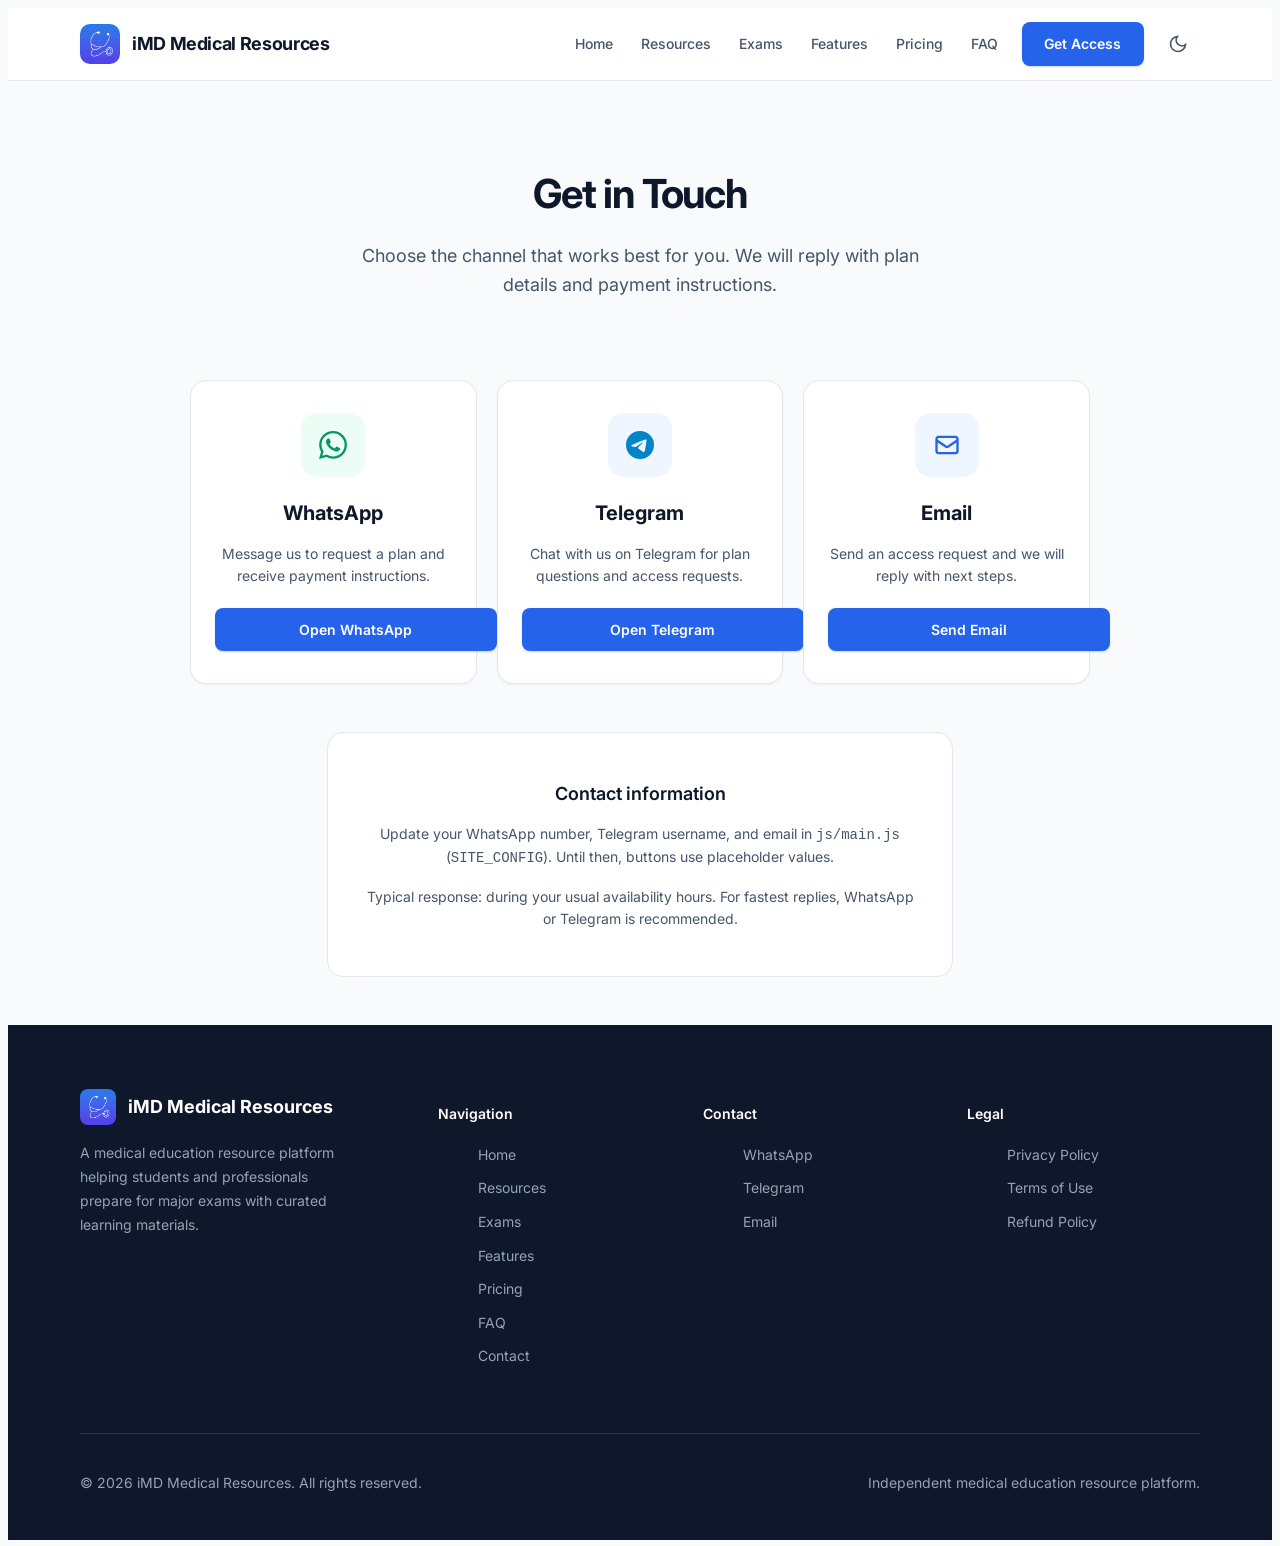
==== contact.html @ ab40facb "first commit Co-authored-by: Cursor <cursoragent@cursor.com>" ====
<!DOCTYPE html>
<html lang="en">
<head>
  <meta charset="UTF-8">
  <meta name="viewport" content="width=device-width, initial-scale=1.0">
  <title>Contact | YOUR BRAND</title>
  <meta name="description" content="Contact us on WhatsApp, Telegram, or email to arrange access to medical exam preparation resources.">
  <meta property="og:title" content="Contact | YOUR BRAND">
  <meta property="og:description" content="Reach out via WhatsApp, Telegram, or email to discuss access plans and payment instructions.">
  <meta property="og:type" content="website">
  <meta property="og:image" content="images/logo.png">
  <link rel="icon" href="images/logo.png" type="image/png">
  <link rel="preconnect" href="https://fonts.googleapis.com">
  <link rel="preconnect" href="https://fonts.gstatic.com" crossorigin>
  <link href="https://fonts.googleapis.com/css2?family=Inter:wght@400;500;600;700&display=swap" rel="stylesheet">
  <link rel="stylesheet" href="css/style.css">
  <script>
    (function () {
      try {
        var saved = localStorage.getItem("medaccess-theme");
        var theme = saved || (window.matchMedia("(prefers-color-scheme: dark)").matches ? "dark" : "light");
        if (theme === "dark") document.documentElement.setAttribute("data-theme", "dark");
      } catch (e) {}
    })();
  </script>
</head>
<body>
  <a class="skip-link" href="#main">Skip to content</a>

  <header class="site-header">
    <div class="container nav">
      <a class="nav__brand" href="index.html">
        <img class="nav__logo" src="images/logo.png" width="40" height="40" alt="MedAccess logo">
        <span data-brand>MedAccess</span>
      </a>
      <div class="nav__backdrop"></div>
      <nav id="primary-menu" class="nav__menu" aria-label="Primary">
        <a class="nav__link" href="index.html">Home</a>
        <a class="nav__link" href="resources.html">Resources</a>
        <a class="nav__link" href="exams.html">Exams</a>
        <a class="nav__link" href="features.html">Features</a>
        <a class="nav__link" href="pricing.html">Pricing</a>
        <a class="nav__link" href="faq.html">FAQ</a>
        <a class="nav__cta btn btn--primary" href="#" data-open-access>Get Access</a>
      </nav>
      <div class="nav__actions">
        <button type="button" class="theme-toggle" data-theme-toggle aria-label="Switch to night view" title="Night view">
          <svg class="icon-moon" viewBox="0 0 24 24" fill="none" stroke="currentColor" stroke-width="2" aria-hidden="true"><path d="M21 12.79A9 9 0 1111.21 3 7 7 0 0021 12.79z"/></svg>
          <svg class="icon-sun" viewBox="0 0 24 24" fill="none" stroke="currentColor" stroke-width="2" aria-hidden="true"><circle cx="12" cy="12" r="4"/><path d="M12 2v2M12 20v2M4.93 4.93l1.41 1.41M17.66 17.66l1.41 1.41M2 12h2M20 12h2M4.93 19.07l1.41-1.41M17.66 6.34l1.41-1.41"/></svg>
        </button>
        <button class="nav__toggle" type="button" aria-label="Open menu" aria-expanded="false" aria-controls="primary-menu">
          <span class="nav__toggle-icon" aria-hidden="true"><span></span><span></span><span></span></span>
        </button>
      </div>
    </div>
  </header>

  <main id="main">
    <section class="page-hero">
      <div class="container">
        <h1 class="page-hero__title">Get in Touch</h1>
        <p class="page-hero__text">Choose the channel that works best for you. We will reply with plan details and payment instructions.</p>
      </div>
    </section>

    <section class="section section--tight">
      <div class="container">
        <div class="contact-grid">
          <article class="card contact-card">
            <div class="contact-card__icon contact-card__icon--whatsapp">
              <svg viewBox="0 0 24 24" fill="currentColor" aria-hidden="true"><path d="M17.472 14.382c-.297-.149-1.758-.867-2.03-.967-.273-.099-.471-.148-.67.15-.197.297-.767.966-.94 1.164-.173.199-.347.223-.644.075-.297-.15-1.255-.463-2.39-1.475-.883-.788-1.48-1.761-1.653-2.059-.173-.297-.018-.458.13-.606.134-.133.298-.347.446-.52.149-.174.198-.298.298-.497.099-.198.05-.371-.025-.52-.075-.149-.669-1.612-.916-2.207-.242-.579-.487-.5-.669-.51-.173-.008-.371-.01-.57-.01-.198 0-.52.074-.792.372-.272.297-1.04 1.016-1.04 2.479 0 1.462 1.065 2.875 1.213 3.074.149.198 2.096 3.2 5.077 4.487.709.306 1.262.489 1.694.625.712.227 1.36.195 1.871.118.571-.085 1.758-.719 2.006-1.413.248-.694.248-1.289.173-1.413-.074-.124-.272-.198-.57-.347m-5.421 7.403h-.004a9.87 9.87 0 01-5.031-1.378l-.361-.214-3.741.982.998-3.648-.235-.374a9.86 9.86 0 01-1.51-5.26c.001-5.45 4.436-9.884 9.888-9.884 2.64 0 5.122 1.03 6.988 2.898a9.825 9.825 0 012.893 6.994c-.003 5.45-4.435 9.884-9.885 9.884m8.413-18.297A11.815 11.815 0 0012.05 0C5.495 0 .16 5.335.157 11.892c0 2.096.547 4.142 1.588 5.945L.057 24l6.305-1.654a11.882 11.882 0 005.683 1.448h.005c6.554 0 11.89-5.335 11.893-11.893a11.821 11.821 0 00-3.48-8.413z"/></svg>
            </div>
            <h2 class="contact-card__title">WhatsApp</h2>
            <p class="contact-card__text">Message us to request a plan and receive payment instructions.</p>
            <a class="btn btn--primary btn--full" href="#" data-contact="whatsapp" target="_blank" rel="noopener noreferrer">Open WhatsApp</a>
          </article>

          <article class="card contact-card">
            <div class="contact-card__icon contact-card__icon--telegram">
              <svg viewBox="0 0 24 24" fill="currentColor" aria-hidden="true"><path d="M11.944 0A12 12 0 000 12a12 12 0 0012 12 12 12 0 0012-12A12 12 0 0012 0a12 12 0 00-.056 0zm4.962 7.224c.1-.002.321.023.465.14a.506.506 0 01.171.325c.016.093.036.306.02.472-.18 1.898-.962 6.502-1.36 8.627-.168.9-.499 1.201-.82 1.23-.696.065-1.225-.46-1.9-.902-1.056-.693-1.653-1.124-2.678-1.8-1.185-.78-.417-1.21.258-1.91.177-.184 3.247-2.977 3.307-3.23.007-.032.014-.15-.056-.212s-.174-.041-.249-.024c-.106.024-1.793 1.14-5.061 3.345-.48.33-.913.49-1.302.48-.428-.008-1.252-.241-1.865-.44-.752-.245-1.349-.374-1.297-.789.027-.216.325-.437.893-.663 3.498-1.524 5.83-2.529 6.998-3.014 3.332-1.386 4.025-1.627 4.476-1.635z"/></svg>
            </div>
            <h2 class="contact-card__title">Telegram</h2>
            <p class="contact-card__text">Chat with us on Telegram for plan questions and access requests.</p>
            <a class="btn btn--primary btn--full" href="#" data-contact="telegram" target="_blank" rel="noopener noreferrer">Open Telegram</a>
          </article>

          <article class="card contact-card">
            <div class="contact-card__icon">
              <svg viewBox="0 0 24 24" fill="none" stroke="currentColor" stroke-width="2" aria-hidden="true"><path d="M3 8l7.89 5.26a2 2 0 002.22 0L21 8M5 19h14a2 2 0 002-2V7a2 2 0 00-2-2H5a2 2 0 00-2 2v10a2 2 0 002 2z"/></svg>
            </div>
            <h2 class="contact-card__title">Email</h2>
            <p class="contact-card__text">Send an access request and we will reply with next steps.</p>
            <a class="btn btn--primary btn--full" href="#" data-contact="email">Send Email</a>
          </article>
        </div>

        <div class="contact-info">
          <h2 class="contact-info__title">Contact information</h2>
          <p class="contact-info__text">Update your WhatsApp number, Telegram username, and email in <code>js/main.js</code> (<code>SITE_CONFIG</code>). Until then, buttons use placeholder values.</p>
          <p class="contact-info__text" style="margin-top:1rem;">Typical response: during your usual availability hours. For fastest replies, WhatsApp or Telegram is recommended.</p>
        </div>
      </div>
    </section>
  </main>

  <footer class="site-footer">
    <div class="container">
      <div class="footer__grid">
        <div>
          <a class="footer__brand" href="index.html">
            <img class="footer__logo" src="images/logo.png" width="36" height="36" alt="">
            <span data-brand>MedAccess</span>
          </a>
          <p class="footer__desc">A medical education resource platform helping students and professionals prepare for major exams with curated learning materials.</p>
        </div>
        <div>
          <h3 class="footer__heading">Navigation</h3>
          <ul class="footer__links">
            <li><a href="index.html">Home</a></li>
            <li><a href="resources.html">Resources</a></li>
            <li><a href="exams.html">Exams</a></li>
            <li><a href="features.html">Features</a></li>
            <li><a href="pricing.html">Pricing</a></li>
            <li><a href="faq.html">FAQ</a></li>
            <li><a href="contact.html">Contact</a></li>
          </ul>
        </div>
        <div>
          <h3 class="footer__heading">Contact</h3>
          <ul class="footer__links">
            <li><a href="#" data-contact="whatsapp" target="_blank" rel="noopener noreferrer">WhatsApp</a></li>
            <li><a href="#" data-contact="telegram" target="_blank" rel="noopener noreferrer">Telegram</a></li>
            <li><a href="#" data-contact="email">Email</a></li>
          </ul>
        </div>
        <div>
          <h3 class="footer__heading">Legal</h3>
          <ul class="footer__links">
            <li><a href="privacy.html">Privacy Policy</a></li>
            <li><a href="terms.html">Terms of Use</a></li>
            <li><a href="refund.html">Refund Policy</a></li>
          </ul>
        </div>
      </div>
      <div class="footer__bottom">
        <p>&copy; 2026 <span data-brand>MedAccess</span>. All rights reserved.</p>
        <p>Independent medical education resource platform.</p>
      </div>
    </div>
  </footer>

  <div id="access-modal" class="modal" role="dialog" aria-modal="true" aria-labelledby="modal-title" aria-hidden="true">
    <div class="modal__backdrop" data-close-modal></div>
    <div class="modal__dialog">
      <button type="button" class="modal__close" data-close-modal aria-label="Close dialog">
        <svg width="20" height="20" viewBox="0 0 24 24" fill="none" stroke="currentColor" stroke-width="2" aria-hidden="true"><path d="M6 6l12 12M18 6L6 18"/></svg>
      </button>
      <h2 id="modal-title" class="modal__title">Ready to Get Access?</h2>
      <p class="modal__text">Choose your preferred way to contact us. Payment is arranged manually after we connect.</p>
      <p id="modal-plan-label" class="modal__plan"></p>
      <div class="modal__options">
        <a id="modal-whatsapp" class="modal__option" href="#" target="_blank" rel="noopener noreferrer">
          <span class="modal__option-icon modal__option-icon--whatsapp"><svg viewBox="0 0 24 24" fill="currentColor" aria-hidden="true"><path d="M17.472 14.382c-.297-.149-1.758-.867-2.03-.967-.273-.099-.471-.148-.67.15-.197.297-.767.966-.94 1.164-.173.199-.347.223-.644.075-.297-.15-1.255-.463-2.39-1.475-.883-.788-1.48-1.761-1.653-2.059-.173-.297-.018-.458.13-.606.134-.133.298-.347.446-.52.149-.174.198-.298.298-.497.099-.198.05-.371-.025-.52-.075-.149-.669-1.612-.916-2.207-.242-.579-.487-.5-.669-.51-.173-.008-.371-.01-.57-.01-.198 0-.52.074-.792.372-.272.297-1.04 1.016-1.04 2.479 0 1.462 1.065 2.875 1.213 3.074.149.198 2.096 3.2 5.077 4.487.709.306 1.262.489 1.694.625.712.227 1.36.195 1.871.118.571-.085 1.758-.719 2.006-1.413.248-.694.248-1.289.173-1.413-.074-.124-.272-.198-.57-.347m-5.421 7.403h-.004a9.87 9.87 0 01-5.031-1.378l-.361-.214-3.741.982.998-3.648-.235-.374a9.86 9.86 0 01-1.51-5.26c.001-5.45 4.436-9.884 9.888-9.884 2.64 0 5.122 1.03 6.988 2.898a9.825 9.825 0 012.893 6.994c-.003 5.45-4.435 9.884-9.885 9.884m8.413-18.297A11.815 11.815 0 0012.05 0C5.495 0 .16 5.335.157 11.892c0 2.096.547 4.142 1.588 5.945L.057 24l6.305-1.654a11.882 11.882 0 005.683 1.448h.005c6.554 0 11.89-5.335 11.893-11.893a11.821 11.821 0 00-3.48-8.413z"/></svg></span>
          <span><strong>WhatsApp</strong><span>Message us to request access</span></span>
        </a>
        <a id="modal-telegram" class="modal__option" href="#" target="_blank" rel="noopener noreferrer">
          <span class="modal__option-icon modal__option-icon--telegram"><svg viewBox="0 0 24 24" fill="currentColor" aria-hidden="true"><path d="M11.944 0A12 12 0 000 12a12 12 0 0012 12 12 12 0 0012-12A12 12 0 0012 0a12 12 0 00-.056 0zm4.962 7.224c.1-.002.321.023.465.14a.506.506 0 01.171.325c.016.093.036.306.02.472-.18 1.898-.962 6.502-1.36 8.627-.168.9-.499 1.201-.82 1.23-.696.065-1.225-.46-1.9-.902-1.056-.693-1.653-1.124-2.678-1.8-1.185-.78-.417-1.21.258-1.91.177-.184 3.247-2.977 3.307-3.23.007-.032.014-.15-.056-.212s-.174-.041-.249-.024c-.106.024-1.793 1.14-5.061 3.345-.48.33-.913.49-1.302.48-.428-.008-1.252-.241-1.865-.44-.752-.245-1.349-.374-1.297-.789.027-.216.325-.437.893-.663 3.498-1.524 5.83-2.529 6.998-3.014 3.332-1.386 4.025-1.627 4.476-1.635z"/></svg></span>
          <span><strong>Telegram</strong><span>Chat with us on Telegram</span></span>
        </a>
        <a id="modal-email" class="modal__option" href="#">
          <span class="modal__option-icon modal__option-icon--email"><svg viewBox="0 0 24 24" fill="none" stroke="currentColor" stroke-width="2" aria-hidden="true"><path d="M3 8l7.89 5.26a2 2 0 002.22 0L21 8M5 19h14a2 2 0 002-2V7a2 2 0 00-2-2H5a2 2 0 00-2 2v10a2 2 0 002 2z"/></svg></span>
          <span><strong>Email</strong><span>Send an access request by email</span></span>
        </a>
      </div>
    </div>
  </div>

  <script src="js/main.js"></script>
</body>
</html>
---- css/style.css ----
/* ============================================
   MedAccess — Global Design System
   Easy to customize: edit :root variables below
   ============================================ */

:root {
  /* Brand colors — change these to retheme the site (day / light) */
  --color-bg: #F8FAFC;
  --color-text: #0F172A;
  --color-text-secondary: #475569;
  --color-primary: #2563EB;
  --color-primary-hover: #1D4ED8;
  --color-primary-light: #EFF6FF;
  --color-white: #FFFFFF;
  --color-border: #E2E8F0;
  --color-success: #059669;
  --color-muted: #94A3B8;
  --color-footer-bg: #0F172A;
  --color-footer-text: #94A3B8;
  --color-header: rgba(255, 255, 255, 0.92);
  --color-overlay: rgba(15, 23, 42, 0.5);
  --color-input-bg: #F8FAFC;
  --shadow-sm: 0 1px 2px rgba(15, 23, 42, 0.05);
  --shadow-md: 0 4px 12px rgba(15, 23, 42, 0.06);
  --shadow-lg: 0 12px 32px rgba(15, 23, 42, 0.1);

  /* Typography */
  --font-sans: "Inter", system-ui, -apple-system, BlinkMacSystemFont, "Segoe UI", sans-serif;
  --fs-xs: 0.75rem;
  --fs-sm: 0.875rem;
  --fs-base: 1rem;
  --fs-lg: 1.125rem;
  --fs-xl: 1.25rem;
  --fs-2xl: 1.5rem;
  --fs-3xl: 1.875rem;
  --fs-4xl: 2.25rem;
  --fs-5xl: 3rem;

  /* Spacing & layout */
  --space-1: 0.25rem;
  --space-2: 0.5rem;
  --space-3: 0.75rem;
  --space-4: 1rem;
  --space-5: 1.25rem;
  --space-6: 1.5rem;
  --space-8: 2rem;
  --space-10: 2.5rem;
  --space-12: 3rem;
  --space-16: 4rem;
  --space-20: 5rem;
  --container: 1120px;
  --radius-sm: 8px;
  --radius-md: 12px;
  --radius-lg: 16px;
  --radius-xl: 24px;
  --nav-height: 72px;
  --transition: 0.2s ease;
}

/* Night / dark view */
[data-theme="dark"] {
  --color-bg: #0B1220;
  --color-text: #F1F5F9;
  --color-text-secondary: #94A3B8;
  --color-primary: #3B82F6;
  --color-primary-hover: #60A5FA;
  --color-primary-light: #1E293B;
  --color-white: #111827;
  --color-border: #1F2937;
  --color-success: #34D399;
  --color-muted: #64748B;
  --color-footer-bg: #020617;
  --color-footer-text: #94A3B8;
  --color-header: rgba(11, 18, 32, 0.92);
  --color-overlay: rgba(0, 0, 0, 0.65);
  --color-input-bg: #0B1220;
  --shadow-sm: 0 1px 2px rgba(0, 0, 0, 0.35);
  --shadow-md: 0 4px 12px rgba(0, 0, 0, 0.35);
  --shadow-lg: 0 12px 32px rgba(0, 0, 0, 0.45);
}

html {
  color-scheme: light;
  scroll-behavior: smooth;
  -webkit-text-size-adjust: 100%;
}

html[data-theme="dark"] {
  color-scheme: dark;
}

body {
  font-family: var(--font-sans);
  font-size: var(--fs-base);
  line-height: 1.6;
  color: var(--color-text);
  background: var(--color-bg);
  min-height: 100vh;
  display: flex;
  flex-direction: column;
  transition: background-color 0.25s ease, color 0.25s ease;
}

img {
  max-width: 100%;
  height: auto;
  display: block;
}

a {
  color: var(--color-primary);
  text-decoration: none;
  transition: color var(--transition);
}

a:hover {
  color: var(--color-primary-hover);
}

ul, ol {
  list-style: none;
}

button {
  font-family: inherit;
  cursor: pointer;
  border: none;
  background: none;
}

:focus-visible {
  outline: 2px solid var(--color-primary);
  outline-offset: 2px;
}

.skip-link {
  position: absolute;
  top: -100%;
  left: var(--space-4);
  z-index: 1000;
  background: var(--color-primary);
  color: var(--color-white);
  padding: var(--space-3) var(--space-4);
  border-radius: var(--radius-sm);
}

.skip-link:focus {
  top: var(--space-4);
}

/* Layout */
.container {
  width: 100%;
  max-width: var(--container);
  margin: 0 auto;
  padding: 0 var(--space-5);
}

main {
  flex: 1;
}

.section {
  padding: var(--space-16) 0;
}

.section--tight {
  padding: var(--space-12) 0;
}

.section--alt {
  background: var(--color-white);
}

.section__header {
  text-align: center;
  max-width: 640px;
  margin: 0 auto var(--space-10);
}

.section__eyebrow {
  display: inline-block;
  font-size: var(--fs-sm);
  font-weight: 600;
  letter-spacing: 0.04em;
  text-transform: uppercase;
  color: var(--color-primary);
  margin-bottom: var(--space-3);
}

.section__title {
  font-size: clamp(1.75rem, 3vw, 2.25rem);
  font-weight: 700;
  letter-spacing: -0.02em;
  line-height: 1.25;
  margin-bottom: var(--space-4);
  color: var(--color-text);
}

.section__desc {
  font-size: var(--fs-lg);
  color: var(--color-text-secondary);
}

/* Typography helpers */
.text-secondary {
  color: var(--color-text-secondary);
}

/* Buttons */
.btn {
  display: inline-flex;
  align-items: center;
  justify-content: center;
  gap: var(--space-2);
  padding: 0.75rem 1.35rem;
  font-size: var(--fs-sm);
  font-weight: 600;
  line-height: 1.25;
  border-radius: var(--radius-sm);
  border: 1.5px solid transparent;
  transition: background var(--transition), color var(--transition),
    border-color var(--transition), box-shadow var(--transition), transform var(--transition);
  text-decoration: none;
  white-space: nowrap;
}

.btn:hover {
  transform: translateY(-1px);
}

.btn:active {
  transform: translateY(0);
}

.btn--primary {
  background: var(--color-primary);
  color: var(--color-white);
  box-shadow: 0 1px 2px rgba(37, 99, 235, 0.25);
}

.btn--primary:hover {
  background: var(--color-primary-hover);
  color: var(--color-white);
  box-shadow: 0 4px 12px rgba(37, 99, 235, 0.3);
}

.btn--secondary {
  background: var(--color-white);
  color: var(--color-text);
  border-color: var(--color-border);
}

.btn--secondary:hover {
  border-color: #CBD5E1;
  background: var(--color-bg);
  color: var(--color-text);
}

.btn--ghost {
  background: transparent;
  color: var(--color-primary);
  border-color: var(--color-primary);
}

.btn--ghost:hover {
  background: var(--color-primary-light);
  color: var(--color-primary);
}

.btn--lg {
  padding: 0.9rem 1.6rem;
  font-size: var(--fs-base);
}

.btn--full {
  width: 100%;
}

.btn-group {
  display: flex;
  flex-wrap: wrap;
  gap: var(--space-3);
}

/* Cards */
.card {
  background: var(--color-white);
  border: 1px solid var(--color-border);
  border-radius: var(--radius-lg);
  padding: var(--space-6);
  box-shadow: var(--shadow-sm);
  transition: box-shadow var(--transition), border-color var(--transition), transform var(--transition);
}

.card:hover {
  box-shadow: var(--shadow-md);
  border-color: #CBD5E1;
}

.card__icon {
  width: 48px;
  height: 48px;
  display: flex;
  align-items: center;
  justify-content: center;
  background: var(--color-primary-light);
  color: var(--color-primary);
  border-radius: var(--radius-md);
  margin-bottom: var(--space-4);
}

.card__icon svg {
  width: 24px;
  height: 24px;
}

.card__title {
  font-size: var(--fs-lg);
  font-weight: 600;
  margin-bottom: var(--space-2);
  letter-spacing: -0.01em;
}

.card__text {
  font-size: var(--fs-sm);
  color: var(--color-text-secondary);
  line-height: 1.6;
}

.card__link {
  display: inline-flex;
  align-items: center;
  gap: var(--space-1);
  margin-top: var(--space-4);
  font-size: var(--fs-sm);
  font-weight: 600;
  color: var(--color-primary);
}

.card__link:hover {
  color: var(--color-primary-hover);
}

.card__link svg {
  width: 16px;
  height: 16px;
  transition: transform var(--transition);
}

.card__link:hover svg {
  transform: translateX(3px);
}

/* =====================
   Navigation
   ===================== */
.site-header {
  position: sticky;
  top: 0;
  z-index: 100;
  background: var(--color-header);
  backdrop-filter: blur(10px);
  border-bottom: 1px solid var(--color-border);
}

.nav {
  display: flex;
  align-items: center;
  height: var(--nav-height);
  gap: var(--space-3);
}

.nav__brand {
  display: flex;
  align-items: center;
  gap: var(--space-3);
  color: var(--color-text);
  font-weight: 700;
  font-size: var(--fs-lg);
  letter-spacing: -0.02em;
  flex-shrink: 0;
}

.nav__brand:hover {
  color: var(--color-text);
}

.nav__logo {
  width: 40px;
  height: 40px;
  border-radius: 10px;
  object-fit: cover;
}

.nav__menu {
  display: flex;
  align-items: center;
  gap: var(--space-1);
  margin-left: auto;
}

.nav__link {
  padding: var(--space-2) var(--space-3);
  font-size: var(--fs-sm);
  font-weight: 500;
  color: var(--color-text-secondary);
  border-radius: var(--radius-sm);
  transition: color var(--transition), background var(--transition);
}

.nav__link:hover,
.nav__link.is-active {
  color: var(--color-primary);
  background: var(--color-primary-light);
}

.nav__cta {
  margin-left: var(--space-2);
}

.nav__actions {
  display: flex;
  align-items: center;
  gap: var(--space-1);
  flex-shrink: 0;
}

.theme-toggle {
  width: 44px;
  height: 44px;
  display: inline-flex;
  align-items: center;
  justify-content: center;
  border-radius: var(--radius-sm);
  color: var(--color-text-secondary);
  transition: background var(--transition), color var(--transition);
}

.theme-toggle:hover {
  background: var(--color-primary-light);
  color: var(--color-primary);
}

.theme-toggle svg {
  width: 20px;
  height: 20px;
}

.theme-toggle .icon-sun,
[data-theme="dark"] .theme-toggle .icon-moon {
  display: none;
}

[data-theme="dark"] .theme-toggle .icon-sun {
  display: block;
}

.theme-toggle .icon-moon {
  display: block;
}

.nav__toggle {
  display: none;
  width: 44px;
  height: 44px;
  align-items: center;
  justify-content: center;
  border-radius: var(--radius-sm);
  color: var(--color-text);
}

.nav__toggle:hover {
  background: var(--color-bg);
}

.nav__toggle-icon {
  display: flex;
  flex-direction: column;
  gap: 5px;
  width: 20px;
}

.nav__toggle-icon span {
  display: block;
  height: 2px;
  background: currentColor;
  border-radius: 2px;
  transition: transform var(--transition), opacity var(--transition);
}

.nav__toggle[aria-expanded="true"] .nav__toggle-icon span:nth-child(1) {
  transform: translateY(7px) rotate(45deg);
}

.nav__toggle[aria-expanded="true"] .nav__toggle-icon span:nth-child(2) {
  opacity: 0;
}

.nav__toggle[aria-expanded="true"] .nav__toggle-icon span:nth-child(3) {
  transform: translateY(-7px) rotate(-45deg);
}

.nav__backdrop {
  display: none;
}

/* =====================
   Hero
   ===================== */
.hero {
  padding: var(--space-16) 0 var(--space-12);
  overflow: hidden;
}

.hero__grid {
  display: grid;
  grid-template-columns: 1.05fr 0.95fr;
  gap: var(--space-12);
  align-items: center;
}

.hero__title {
  font-size: clamp(2rem, 4.5vw, 3.15rem);
  font-weight: 700;
  letter-spacing: -0.03em;
  line-height: 1.15;
  margin-bottom: var(--space-5);
}

.hero__text {
  font-size: var(--fs-lg);
  color: var(--color-text-secondary);
  max-width: 520px;
  margin-bottom: var(--space-8);
}

.hero__trust {
  display: flex;
  flex-wrap: wrap;
  gap: var(--space-4) var(--space-6);
  margin-top: var(--space-8);
  padding-top: var(--space-6);
  border-top: 1px solid var(--color-border);
}

.hero__trust-item {
  display: flex;
  align-items: center;
  gap: var(--space-2);
  font-size: var(--fs-sm);
  font-weight: 500;
  color: var(--color-text-secondary);
}

.hero__trust-item svg {
  width: 18px;
  height: 18px;
  color: var(--color-success);
  flex-shrink: 0;
}

.hero__visual {
  position: relative;
}

.hero__photo {
  position: relative;
  z-index: 1;
  margin: 0;
  border-radius: var(--radius-xl);
  overflow: hidden;
  border: 1px solid var(--color-border);
  box-shadow: var(--shadow-lg);
  background: var(--color-white);
  aspect-ratio: 4 / 5;
  max-height: 520px;
}

.hero__photo img {
  width: 100%;
  height: 100%;
  object-fit: cover;
  object-position: center top;
  display: block;
}

.hero__glow {
  position: absolute;
  width: 280px;
  height: 280px;
  border-radius: 50%;
  background: radial-gradient(circle, rgba(37, 99, 235, 0.12) 0%, transparent 70%);
  top: -40px;
  right: -40px;
  pointer-events: none;
}

/* =====================
   Highlights / Trust strip
   ===================== */
.highlights {
  padding: var(--space-8) 0;
}

.highlights__grid {
  display: grid;
  grid-template-columns: repeat(4, 1fr);
  gap: var(--space-4);
  background: var(--color-white);
  border: 1px solid var(--color-border);
  border-radius: var(--radius-xl);
  padding: var(--space-6);
  box-shadow: var(--shadow-sm);
}

.highlight-item {
  text-align: center;
  padding: var(--space-4);
  border-right: 1px solid var(--color-border);
}

.highlight-item:last-child {
  border-right: none;
}

.highlight-item__icon {
  width: 40px;
  height: 40px;
  margin: 0 auto var(--space-3);
  display: flex;
  align-items: center;
  justify-content: center;
  color: var(--color-primary);
  background: var(--color-primary-light);
  border-radius: var(--radius-sm);
}

.highlight-item__icon svg {
  width: 20px;
  height: 20px;
}

.highlight-item__title {
  font-size: var(--fs-sm);
  font-weight: 600;
  margin-bottom: var(--space-1);
}

.highlight-item__text {
  font-size: var(--fs-xs);
  color: var(--color-text-secondary);
}

/* =====================
   Feature grid
   ===================== */
.feature-grid {
  display: grid;
  grid-template-columns: repeat(3, 1fr);
  gap: var(--space-5);
}

/* =====================
   Exam categories
   ===================== */
.exam-grid {
  display: grid;
  grid-template-columns: repeat(3, 1fr);
  gap: var(--space-5);
}

.exam-card {
  position: relative;
  overflow: hidden;
}

.exam-card__badge {
  display: inline-block;
  font-size: var(--fs-xs);
  font-weight: 700;
  letter-spacing: 0.06em;
  color: var(--color-primary);
  background: var(--color-primary-light);
  padding: 0.3rem 0.65rem;
  border-radius: var(--radius-sm);
  margin-bottom: var(--space-4);
}

.exam-card__title {
  font-size: var(--fs-xl);
  font-weight: 700;
  letter-spacing: -0.02em;
  margin-bottom: var(--space-2);
}

/* =====================
   How it works
   ===================== */
.steps {
  display: grid;
  grid-template-columns: repeat(4, 1fr);
  gap: var(--space-5);
  position: relative;
}

.step {
  text-align: center;
  position: relative;
}

.step__number {
  width: 52px;
  height: 52px;
  margin: 0 auto var(--space-4);
  display: flex;
  align-items: center;
  justify-content: center;
  background: var(--color-primary);
  color: var(--color-white);
  font-weight: 700;
  font-size: var(--fs-sm);
  border-radius: 50%;
  box-shadow: 0 4px 14px rgba(37, 99, 235, 0.3);
}

.step__title {
  font-size: var(--fs-base);
  font-weight: 600;
  margin-bottom: var(--space-2);
}

.step__text {
  font-size: var(--fs-sm);
  color: var(--color-text-secondary);
}

.steps-note {
  text-align: center;
  margin-top: var(--space-8);
  padding: var(--space-4) var(--space-6);
  background: var(--color-primary-light);
  border-radius: var(--radius-md);
  font-size: var(--fs-sm);
  color: var(--color-text-secondary);
  max-width: 640px;
  margin-left: auto;
  margin-right: auto;
}

/* =====================
   CTA band
   ===================== */
.cta-band {
  background: linear-gradient(135deg, #1E40AF 0%, #2563EB 55%, #3B82F6 100%);
  color: var(--color-white);
  border-radius: var(--radius-xl);
  padding: var(--space-12) var(--space-8);
  text-align: center;
}

.cta-band__title {
  font-size: clamp(1.5rem, 3vw, 2rem);
  font-weight: 700;
  letter-spacing: -0.02em;
  margin-bottom: var(--space-3);
}

.cta-band__text {
  opacity: 0.9;
  max-width: 480px;
  margin: 0 auto var(--space-6);
}

.cta-band .btn--primary {
  background: var(--color-white);
  color: var(--color-primary);
}

.cta-band .btn--primary:hover {
  background: var(--color-primary-light);
  color: var(--color-primary);
}

.cta-band .btn--secondary {
  background: transparent;
  color: var(--color-white);
  border-color: rgba(255, 255, 255, 0.4);
}

.cta-band .btn--secondary:hover {
  background: rgba(255, 255, 255, 0.1);
  color: var(--color-white);
}

/* =====================
   Page hero (inner pages)
   ===================== */
.page-hero {
  padding: var(--space-12) 0 var(--space-8);
  text-align: center;
}

.page-hero__title {
  font-size: clamp(1.85rem, 3.5vw, 2.5rem);
  font-weight: 700;
  letter-spacing: -0.03em;
  margin-bottom: var(--space-4);
}

.page-hero__text {
  font-size: var(--fs-lg);
  color: var(--color-text-secondary);
  max-width: 560px;
  margin: 0 auto;
}

/* =====================
   Resources filters
   ===================== */
.filters {
  display: flex;
  flex-direction: column;
  gap: var(--space-4);
  margin-bottom: var(--space-8);
  background: var(--color-white);
  border: 1px solid var(--color-border);
  border-radius: var(--radius-lg);
  padding: var(--space-5);
}

.filters__search {
  position: relative;
}

.filters__search svg {
  position: absolute;
  left: 14px;
  top: 50%;
  transform: translateY(-50%);
  width: 18px;
  height: 18px;
  color: var(--color-muted);
  pointer-events: none;
}

.filters__input {
  width: 100%;
  padding: 0.8rem 1rem 0.8rem 2.75rem;
  border: 1.5px solid var(--color-border);
  border-radius: var(--radius-sm);
  font-family: inherit;
  font-size: var(--fs-base);
  background: var(--color-input-bg);
  color: var(--color-text);
  transition: border-color var(--transition), box-shadow var(--transition);
}

.filters__input:focus {
  outline: none;
  border-color: var(--color-primary);
  box-shadow: 0 0 0 3px rgba(37, 99, 235, 0.15);
  background: var(--color-white);
}

.filters__row {
  display: flex;
  flex-wrap: wrap;
  gap: var(--space-2);
}

.filters__label {
  width: 100%;
  font-size: var(--fs-xs);
  font-weight: 600;
  text-transform: uppercase;
  letter-spacing: 0.04em;
  color: var(--color-muted);
  margin-bottom: var(--space-1);
}

.filter-chip {
  padding: 0.45rem 0.85rem;
  font-size: var(--fs-sm);
  font-weight: 500;
  color: var(--color-text-secondary);
  background: var(--color-bg);
  border: 1.5px solid var(--color-border);
  border-radius: 999px;
  transition: all var(--transition);
}

.filter-chip:hover {
  border-color: #CBD5E1;
  color: var(--color-text);
}

.filter-chip.is-active {
  background: var(--color-primary);
  border-color: var(--color-primary);
  color: var(--color-white);
}

.resource-grid {
  display: grid;
  grid-template-columns: repeat(3, 1fr);
  gap: var(--space-5);
}

.resource-card__meta {
  display: flex;
  flex-wrap: wrap;
  gap: var(--space-2);
  margin-bottom: var(--space-3);
}

.tag {
  display: inline-block;
  font-size: var(--fs-xs);
  font-weight: 600;
  padding: 0.2rem 0.55rem;
  border-radius: 999px;
  background: var(--color-bg);
  color: var(--color-text-secondary);
  border: 1px solid var(--color-border);
}

.tag--category {
  background: var(--color-primary-light);
  color: var(--color-primary);
  border-color: transparent;
}

.resource-empty {
  grid-column: 1 / -1;
  text-align: center;
  padding: var(--space-12);
  color: var(--color-text-secondary);
  background: var(--color-white);
  border: 1px dashed var(--color-border);
  border-radius: var(--radius-lg);
}

/* =====================
   Pricing
   ===================== */
.pricing-grid {
  display: grid;
  grid-template-columns: repeat(3, 1fr);
  gap: var(--space-5);
  align-items: stretch;
  max-width: 960px;
  margin: 0 auto;
}

.pricing-card {
  display: flex;
  flex-direction: column;
  padding: var(--space-8) var(--space-6);
  position: relative;
}

.pricing-card--popular {
  border-color: var(--color-primary);
  box-shadow: var(--shadow-lg);
  transform: scale(1.03);
  z-index: 1;
}

.pricing-card--popular:hover {
  box-shadow: 0 16px 40px rgba(37, 99, 235, 0.15);
}

.pricing-card__badge {
  position: absolute;
  top: -12px;
  left: 50%;
  transform: translateX(-50%);
  background: var(--color-primary);
  color: var(--color-white);
  font-size: var(--fs-xs);
  font-weight: 700;
  padding: 0.3rem 0.85rem;
  border-radius: 999px;
  white-space: nowrap;
}

.pricing-card__duration {
  font-size: var(--fs-lg);
  font-weight: 600;
  margin-bottom: var(--space-2);
}

.pricing-card__price {
  font-size: var(--fs-4xl);
  font-weight: 700;
  letter-spacing: -0.03em;
  margin-bottom: var(--space-1);
  color: var(--color-text);
}

.pricing-card__period {
  font-size: var(--fs-sm);
  color: var(--color-text-secondary);
  margin-bottom: var(--space-6);
}

.pricing-card__features {
  flex: 1;
  margin-bottom: var(--space-6);
}

.pricing-card__features li {
  display: flex;
  align-items: flex-start;
  gap: var(--space-2);
  font-size: var(--fs-sm);
  color: var(--color-text-secondary);
  padding: var(--space-2) 0;
}

.pricing-card__features svg {
  width: 18px;
  height: 18px;
  color: var(--color-success);
  flex-shrink: 0;
  margin-top: 2px;
}

.pricing-note {
  text-align: center;
  margin-top: var(--space-8);
  font-size: var(--fs-sm);
  color: var(--color-text-secondary);
  max-width: 520px;
  margin-left: auto;
  margin-right: auto;
}

/* =====================
   Features page layouts
   ===================== */
.feature-row {
  display: grid;
  grid-template-columns: 1fr 1fr;
  gap: var(--space-12);
  align-items: center;
  margin-bottom: var(--space-16);
}

.feature-row:last-child {
  margin-bottom: 0;
}

.feature-row--reverse .feature-row__content {
  order: 2;
}

.feature-row--reverse .feature-row__visual {
  order: 1;
}

.feature-row__visual {
  background: var(--color-white);
  border: 1px solid var(--color-border);
  border-radius: var(--radius-xl);
  padding: var(--space-8);
  min-height: 240px;
  display: flex;
  align-items: center;
  justify-content: center;
  box-shadow: var(--shadow-sm);
}

.feature-row__visual-icon {
  width: 96px;
  height: 96px;
  display: flex;
  align-items: center;
  justify-content: center;
  background: var(--color-primary-light);
  color: var(--color-primary);
  border-radius: var(--radius-xl);
}

.feature-row__visual-icon svg {
  width: 48px;
  height: 48px;
}

.feature-row__title {
  font-size: var(--fs-2xl);
  font-weight: 700;
  letter-spacing: -0.02em;
  margin-bottom: var(--space-4);
}

.feature-row__text {
  color: var(--color-text-secondary);
  margin-bottom: var(--space-4);
}

/* =====================
   FAQ
   ===================== */
.faq-list {
  max-width: 720px;
  margin: 0 auto;
  display: flex;
  flex-direction: column;
  gap: var(--space-3);
}

.faq-item {
  background: var(--color-white);
  border: 1px solid var(--color-border);
  border-radius: var(--radius-md);
  overflow: hidden;
}

.faq-item__question {
  width: 100%;
  display: flex;
  align-items: center;
  justify-content: space-between;
  gap: var(--space-4);
  padding: var(--space-5);
  text-align: left;
  font-size: var(--fs-base);
  font-weight: 600;
  color: var(--color-text);
}

.faq-item__question:hover {
  background: var(--color-bg);
}

.faq-item__icon {
  width: 24px;
  height: 24px;
  flex-shrink: 0;
  color: var(--color-primary);
  transition: transform var(--transition);
}

.faq-item.is-open .faq-item__icon {
  transform: rotate(45deg);
}

.faq-item__answer {
  display: none;
  padding: 0 var(--space-5) var(--space-5);
  color: var(--color-text-secondary);
  font-size: var(--fs-sm);
  line-height: 1.7;
}

.faq-item.is-open .faq-item__answer {
  display: block;
}

/* =====================
   Contact cards
   ===================== */
.contact-grid {
  display: grid;
  grid-template-columns: repeat(3, 1fr);
  gap: var(--space-5);
  max-width: 900px;
  margin: 0 auto;
}

.contact-card {
  text-align: center;
  padding: var(--space-8) var(--space-6);
}

.contact-card__icon {
  width: 64px;
  height: 64px;
  margin: 0 auto var(--space-5);
  display: flex;
  align-items: center;
  justify-content: center;
  border-radius: var(--radius-lg);
  background: var(--color-primary-light);
  color: var(--color-primary);
}

.contact-card__icon svg {
  width: 28px;
  height: 28px;
}

.contact-card__icon--whatsapp {
  background: #ECFDF5;
  color: #059669;
}

.contact-card__icon--telegram {
  background: #EFF6FF;
  color: #0284C7;
}

.contact-card__title {
  font-size: var(--fs-xl);
  font-weight: 700;
  margin-bottom: var(--space-2);
}

.contact-card__text {
  font-size: var(--fs-sm);
  color: var(--color-text-secondary);
  margin-bottom: var(--space-5);
}

.contact-info {
  margin-top: var(--space-12);
  text-align: center;
  padding: var(--space-8);
  background: var(--color-white);
  border: 1px solid var(--color-border);
  border-radius: var(--radius-lg);
  max-width: 560px;
  margin-left: auto;
  margin-right: auto;
}

.contact-info__title {
  font-size: var(--fs-lg);
  font-weight: 600;
  margin-bottom: var(--space-3);
}

.contact-info__text {
  font-size: var(--fs-sm);
  color: var(--color-text-secondary);
}

/* =====================
   Access modal
   ===================== */
.modal {
  position: fixed;
  inset: 0;
  z-index: 200;
  display: none;
  align-items: center;
  justify-content: center;
  padding: var(--space-5);
}

.modal.is-open {
  display: flex;
}

.modal__backdrop {
  position: absolute;
  inset: 0;
  background: var(--color-overlay);
  backdrop-filter: blur(4px);
}

.modal__dialog {
  position: relative;
  background: var(--color-white);
  border-radius: var(--radius-xl);
  padding: var(--space-8);
  max-width: 480px;
  width: 100%;
  box-shadow: var(--shadow-lg);
  max-height: 90vh;
  overflow-y: auto;
}

.modal__close {
  position: absolute;
  top: var(--space-4);
  right: var(--space-4);
  width: 40px;
  height: 40px;
  display: flex;
  align-items: center;
  justify-content: center;
  border-radius: var(--radius-sm);
  color: var(--color-text-secondary);
}

.modal__close:hover {
  background: var(--color-bg);
  color: var(--color-text);
}

.modal__title {
  font-size: var(--fs-2xl);
  font-weight: 700;
  letter-spacing: -0.02em;
  margin-bottom: var(--space-2);
  padding-right: var(--space-8);
}

.modal__text {
  color: var(--color-text-secondary);
  margin-bottom: var(--space-2);
  font-size: var(--fs-sm);
}

.modal__plan {
  display: none;
  font-size: var(--fs-sm);
  font-weight: 600;
  color: var(--color-primary);
  background: var(--color-primary-light);
  padding: var(--space-2) var(--space-3);
  border-radius: var(--radius-sm);
  margin-bottom: var(--space-6);
}

.modal__plan.is-visible {
  display: inline-block;
}

.modal__options {
  display: flex;
  flex-direction: column;
  gap: var(--space-3);
}

.modal__option {
  display: flex;
  align-items: center;
  gap: var(--space-4);
  padding: var(--space-4);
  border: 1.5px solid var(--color-border);
  border-radius: var(--radius-md);
  transition: border-color var(--transition), background var(--transition), box-shadow var(--transition);
  color: var(--color-text);
  text-decoration: none;
}

.modal__option:hover {
  border-color: var(--color-primary);
  background: var(--color-primary-light);
  color: var(--color-text);
  box-shadow: var(--shadow-sm);
}

.modal__option-icon {
  width: 48px;
  height: 48px;
  display: flex;
  align-items: center;
  justify-content: center;
  border-radius: var(--radius-md);
  flex-shrink: 0;
}

.modal__option-icon svg {
  width: 24px;
  height: 24px;
}

.modal__option-icon--whatsapp {
  background: #ECFDF5;
  color: #059669;
}

.modal__option-icon--telegram {
  background: #EFF6FF;
  color: #0284C7;
}

.modal__option-icon--email {
  background: var(--color-primary-light);
  color: var(--color-primary);
}

.modal__option strong {
  display: block;
  font-size: var(--fs-base);
  margin-bottom: 2px;
}

.modal__option span {
  font-size: var(--fs-xs);
  color: var(--color-text-secondary);
}

body.modal-open {
  overflow: hidden;
}

/* =====================
   Footer
   ===================== */
.site-footer {
  background: var(--color-footer-bg);
  color: var(--color-footer-text);
  padding: var(--space-16) 0 var(--space-8);
  margin-top: auto;
}

.footer__grid {
  display: grid;
  grid-template-columns: 1.4fr 1fr 1fr 1fr;
  gap: var(--space-8);
  margin-bottom: var(--space-12);
}

.footer__brand {
  display: flex;
  align-items: center;
  gap: var(--space-3);
  color: var(--color-white);
  font-weight: 700;
  font-size: var(--fs-lg);
  margin-bottom: var(--space-4);
}

.footer__brand:hover {
  color: var(--color-white);
}

.footer__logo {
  width: 36px;
  height: 36px;
  border-radius: 8px;
  object-fit: cover;
}

.footer__desc {
  font-size: var(--fs-sm);
  line-height: 1.7;
  max-width: 280px;
}

.footer__heading {
  color: var(--color-white);
  font-size: var(--fs-sm);
  font-weight: 600;
  margin-bottom: var(--space-4);
}

.footer__links {
  display: flex;
  flex-direction: column;
  gap: var(--space-2);
}

.footer__links a {
  color: var(--color-footer-text);
  font-size: var(--fs-sm);
  padding: 2px 0;
}

.footer__links a:hover {
  color: var(--color-white);
}

.footer__bottom {
  padding-top: var(--space-6);
  border-top: 1px solid rgba(148, 163, 184, 0.2);
  display: flex;
  flex-wrap: wrap;
  justify-content: space-between;
  gap: var(--space-3);
  font-size: var(--fs-sm);
}

/* =====================
   Legal pages
   ===================== */
.legal-content {
  max-width: 720px;
  margin: 0 auto;
  background: var(--color-white);
  border: 1px solid var(--color-border);
  border-radius: var(--radius-lg);
  padding: var(--space-8);
}

.legal-content h2 {
  font-size: var(--fs-xl);
  margin: var(--space-6) 0 var(--space-3);
}

.legal-content h2:first-child {
  margin-top: 0;
}

.legal-content p {
  color: var(--color-text-secondary);
  margin-bottom: var(--space-4);
  font-size: var(--fs-sm);
}

[data-theme="dark"] .btn--secondary {
  background: var(--color-white);
  color: var(--color-text);
}

[data-theme="dark"] .btn--secondary:hover {
  background: #1E293B;
  border-color: #334155;
}

[data-theme="dark"] .filter-chip {
  background: #0B1220;
}

[data-theme="dark"] .hero__photo {
  border-color: var(--color-border);
}

[data-theme="dark"] .cta-band .btn--primary {
  background: #FFFFFF;
  color: #1D4ED8;
}

[data-theme="dark"] .cta-band .btn--primary:hover {
  background: #EFF6FF;
}

[data-theme="dark"] code {
  background: #1E293B;
  padding: 0.1em 0.35em;
  border-radius: 4px;
}

/* =====================
   Responsive
   ===================== */
@media (max-width: 1024px) {
  .hero__grid {
    grid-template-columns: 1fr;
    gap: var(--space-8);
  }

  .hero__visual {
    max-width: 420px;
    margin: 0 auto;
    width: 100%;
  }

  .hero__text {
    max-width: none;
  }

  .feature-grid,
  .exam-grid,
  .resource-grid {
    grid-template-columns: repeat(2, 1fr);
  }

  .steps {
    grid-template-columns: repeat(2, 1fr);
    gap: var(--space-8);
  }

  .pricing-card--popular {
    transform: none;
  }

  .feature-row,
  .feature-row--reverse {
    grid-template-columns: 1fr;
    gap: var(--space-6);
  }

  .feature-row--reverse .feature-row__content,
  .feature-row--reverse .feature-row__visual {
    order: initial;
  }

  .footer__grid {
    grid-template-columns: 1fr 1fr;
  }
}

@media (max-width: 768px) {
  :root {
    --nav-height: 64px;
  }

  .container {
    padding: 0 var(--space-4);
  }

  .nav__toggle {
    display: flex;
  }

  .nav__menu {
    margin-left: 0;
  }

  .nav__actions {
    margin-left: auto;
  }

  .nav__brand {
    font-size: var(--fs-base);
    gap: var(--space-2);
    min-width: 0;
  }

  .nav__logo {
    width: 36px;
    height: 36px;
  }

  .nav__menu {
    position: fixed;
    top: var(--nav-height);
    left: 0;
    right: 0;
    background: var(--color-white);
    flex-direction: column;
    align-items: stretch;
    padding: var(--space-3) var(--space-4) var(--space-5);
    gap: var(--space-1);
    border-bottom: 1px solid var(--color-border);
    box-shadow: var(--shadow-lg);
    transform: translateY(-120%);
    opacity: 0;
    visibility: hidden;
    transition: transform var(--transition), opacity var(--transition), visibility var(--transition);
    z-index: 99;
    max-height: calc(100dvh - var(--nav-height));
    overflow-y: auto;
    -webkit-overflow-scrolling: touch;
  }

  .nav__menu.is-open {
    transform: translateY(0);
    opacity: 1;
    visibility: visible;
  }

  .nav__link {
    padding: 0.85rem var(--space-4);
    font-size: var(--fs-base);
    min-height: 44px;
  }

  .nav__cta {
    margin: var(--space-2) 0 0;
  }

  .nav__cta .btn {
    width: 100%;
    min-height: 48px;
  }

  .nav__backdrop {
    display: block;
    position: fixed;
    inset: 0;
    top: var(--nav-height);
    background: rgba(15, 23, 42, 0.35);
    z-index: 98;
    opacity: 0;
    visibility: hidden;
    transition: opacity var(--transition), visibility var(--transition);
  }

  .nav__backdrop.is-open {
    opacity: 1;
    visibility: visible;
  }

  .hero {
    padding: var(--space-8) 0 var(--space-6);
  }

  .hero__grid {
    gap: var(--space-6);
  }

  .hero__title {
    font-size: clamp(1.65rem, 7vw, 2.15rem);
    margin-bottom: var(--space-4);
  }

  .hero__text {
    font-size: var(--fs-base);
    margin-bottom: var(--space-6);
  }

  .hero__visual {
    max-width: 320px;
  }

  .hero__photo {
    aspect-ratio: 3 / 4;
    max-height: 360px;
    border-radius: var(--radius-lg);
  }

  .hero__glow {
    width: 180px;
    height: 180px;
    top: -24px;
    right: -24px;
  }

  .hero__trust {
    margin-top: var(--space-6);
    padding-top: var(--space-5);
    gap: var(--space-3) var(--space-4);
  }

  .btn-group {
    flex-direction: column;
  }

  .btn-group .btn {
    width: 100%;
    min-height: 48px;
  }

  .btn {
    min-height: 44px;
  }

  .page-hero {
    padding: var(--space-8) 0 var(--space-5);
  }

  .page-hero__title {
    font-size: clamp(1.5rem, 6.5vw, 2rem);
  }

  .page-hero__text {
    font-size: var(--fs-base);
  }

  .section {
    padding: var(--space-10) 0;
  }

  .section--tight {
    padding: var(--space-8) 0;
  }

  .section__header {
    margin-bottom: var(--space-8);
    text-align: left;
  }

  .section__title {
    font-size: clamp(1.4rem, 5.5vw, 1.85rem);
  }

  .section__desc {
    font-size: var(--fs-base);
  }

  .highlights {
    padding: var(--space-4) 0 var(--space-6);
  }

  .highlights__grid {
    grid-template-columns: 1fr 1fr;
    gap: 0;
    padding: 0;
    border-radius: var(--radius-lg);
  }

  .highlight-item {
    border-right: none;
    border-bottom: 1px solid var(--color-border);
    padding: var(--space-5) var(--space-3);
  }

  .highlight-item:nth-child(odd) {
    border-right: 1px solid var(--color-border);
  }

  .highlight-item:nth-last-child(-n + 2) {
    border-bottom: none;
  }

  .card {
    padding: var(--space-5);
  }

  .pricing-grid,
  .contact-grid {
    grid-template-columns: 1fr;
    max-width: 100%;
    margin: 0;
  }

  .pricing-card {
    padding: var(--space-6) var(--space-5);
  }

  .pricing-card__price {
    font-size: var(--fs-3xl);
  }

  .pricing-note {
    padding: 0 var(--space-1);
  }

  .filters {
    padding: var(--space-4);
    gap: var(--space-3);
  }

  .filters__row {
    flex-wrap: nowrap;
    overflow-x: auto;
    -webkit-overflow-scrolling: touch;
    scrollbar-width: none;
    padding-bottom: var(--space-1);
    margin: 0 calc(var(--space-4) * -1);
    padding-left: var(--space-4);
    padding-right: var(--space-4);
  }

  .filters__row::-webkit-scrollbar {
    display: none;
  }

  .filter-chip {
    flex-shrink: 0;
    min-height: 40px;
    padding: 0.5rem 0.9rem;
  }

  .filters__input {
    font-size: 16px; /* prevents iOS zoom on focus */
    min-height: 48px;
  }

  .cta-band {
    padding: var(--space-8) var(--space-5);
    border-radius: var(--radius-lg);
  }

  .cta-band__title {
    font-size: 1.35rem;
  }

  .feature-row {
    margin-bottom: var(--space-10);
  }

  .feature-row__title {
    font-size: var(--fs-xl);
  }

  .feature-row__visual {
    min-height: 180px;
    padding: var(--space-6);
  }

  .feature-row__visual-icon {
    width: 72px;
    height: 72px;
  }

  .feature-row__visual-icon svg {
    width: 36px;
    height: 36px;
  }

  .steps {
    gap: var(--space-6);
  }

  .step__number {
    width: 44px;
    height: 44px;
  }

  .faq-item__question {
    padding: var(--space-4);
    font-size: var(--fs-sm);
    min-height: 52px;
    gap: var(--space-3);
  }

  .faq-item__answer {
    padding: 0 var(--space-4) var(--space-4);
  }

  .contact-card {
    padding: var(--space-6) var(--space-5);
  }

  .modal {
    padding: var(--space-3);
    align-items: flex-end;
  }

  .modal__dialog {
    padding: var(--space-6) var(--space-5);
    border-radius: var(--radius-lg) var(--radius-lg) 0 0;
    max-width: 100%;
    max-height: min(92dvh, 100%);
  }

  .modal__title {
    font-size: var(--fs-xl);
  }

  .modal__option {
    padding: var(--space-3);
    min-height: 64px;
  }

  .modal__option-icon {
    width: 44px;
    height: 44px;
  }

  .footer__grid {
    gap: var(--space-6);
  }

  .site-footer {
    padding: var(--space-12) 0 var(--space-6);
  }

  .legal-content {
    padding: var(--space-5);
  }
}

@media (max-width: 560px) {
  .feature-grid,
  .exam-grid,
  .resource-grid,
  .steps {
    grid-template-columns: 1fr;
  }

  .highlights__grid {
    grid-template-columns: 1fr;
  }

  .highlight-item,
  .highlight-item:nth-child(odd) {
    border-right: none;
    border-bottom: 1px solid var(--color-border);
  }

  .highlight-item:last-child {
    border-bottom: none;
  }

  .footer__grid {
    grid-template-columns: 1fr;
    gap: var(--space-6);
  }

  .footer__bottom {
    flex-direction: column;
    text-align: center;
  }

  .footer__desc {
    max-width: none;
  }

  .hero__trust {
    flex-direction: column;
    align-items: flex-start;
    gap: var(--space-3);
  }

  .hero__visual {
    max-width: 280px;
  }

  .hero__photo {
    max-height: 320px;
  }

  .section__header {
    text-align: center;
  }

  .exam-card__title {
    font-size: var(--fs-lg);
  }

  .pricing-grid,
  .contact-grid {
    max-width: 100%;
  }
}

@media (max-width: 380px) {
  .container {
    padding: 0 var(--space-3);
  }

  .hero__title {
    font-size: 1.5rem;
  }

  .nav__brand span {
    max-width: 140px;
    overflow: hidden;
    text-overflow: ellipsis;
    white-space: nowrap;
  }

  .hero__visual {
    max-width: 240px;
  }

  .hero__photo {
    max-height: 280px;
  }
}
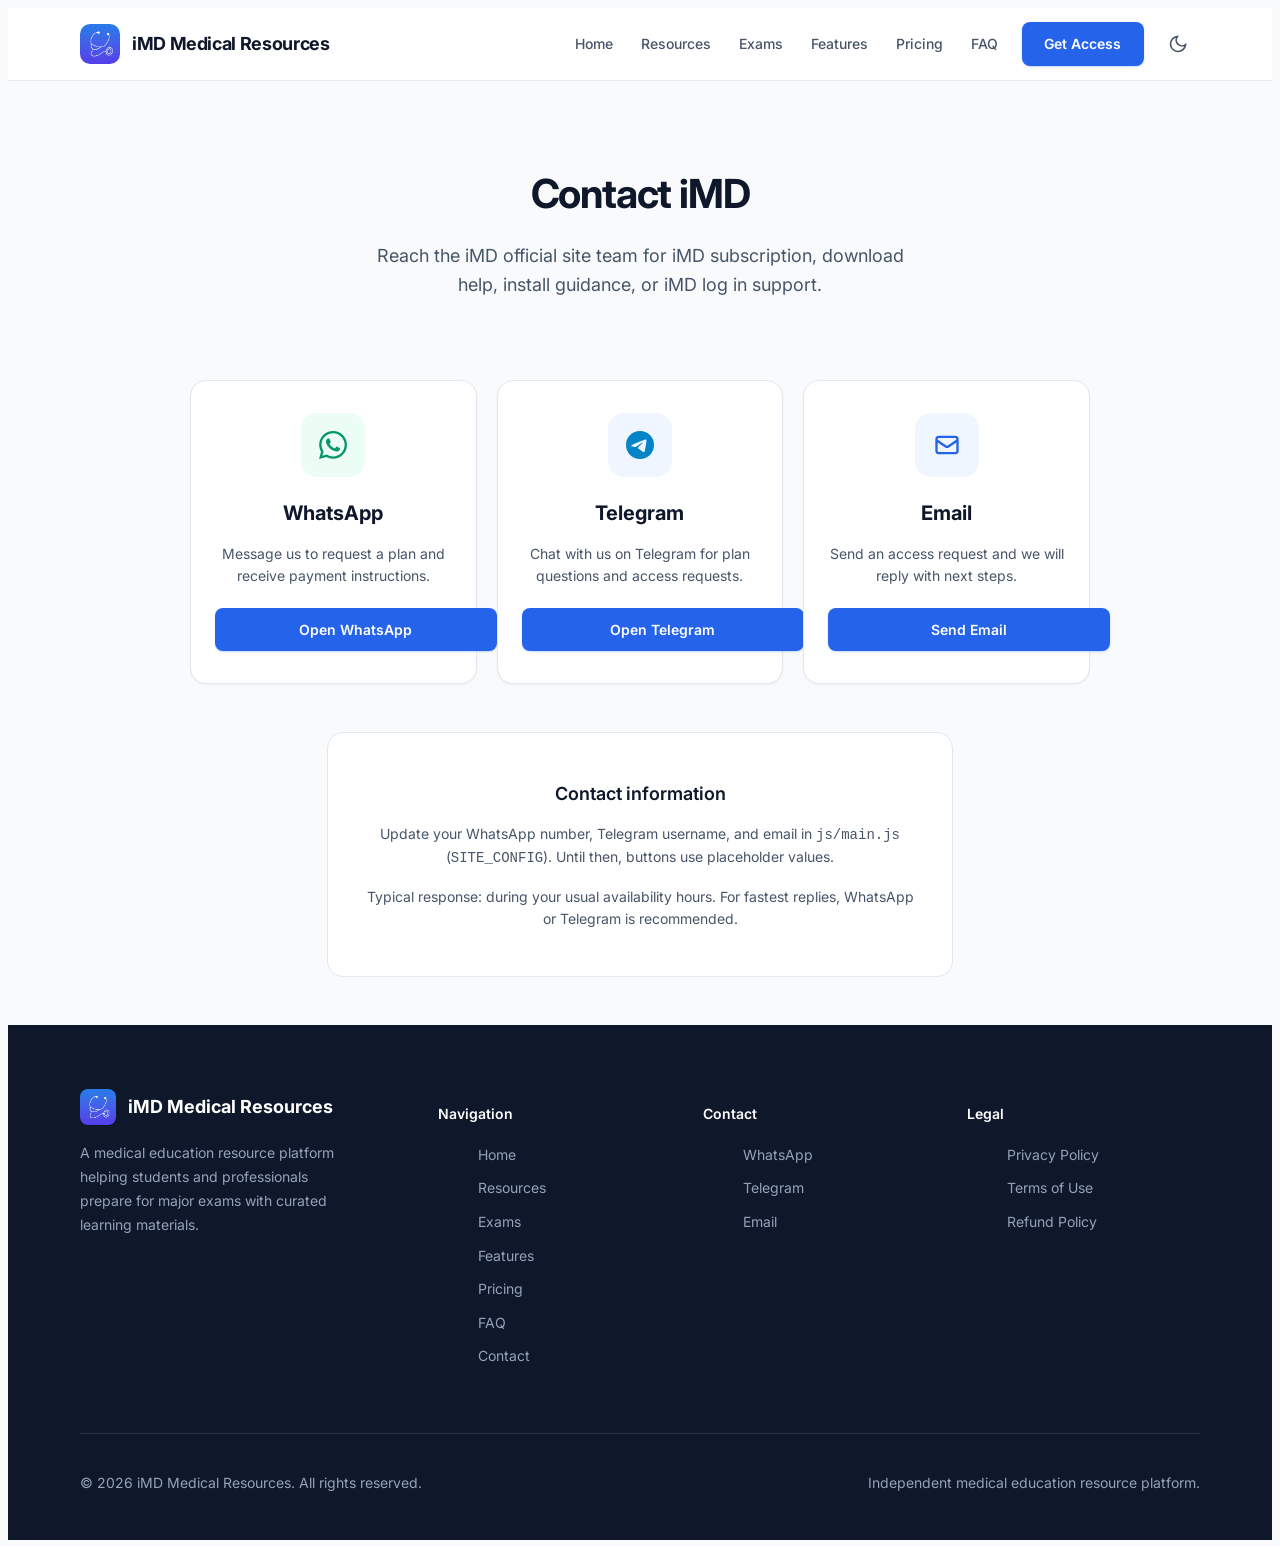
==== commit a86ace16: "Add iMD SEO keywords, meta tags, and FAQ targeting. Co-authored-by: Cursor <cursoragent@cursor.com>" ====
--- a/contact.html
+++ b/contact.html
@@ -3,10 +3,12 @@
 <head>
   <meta charset="UTF-8">
   <meta name="viewport" content="width=device-width, initial-scale=1.0">
-  <title>Contact | YOUR BRAND</title>
-  <meta name="description" content="Contact us on WhatsApp, Telegram, or email to arrange access to medical exam preparation resources.">
-  <meta property="og:title" content="Contact | YOUR BRAND">
-  <meta property="og:description" content="Reach out via WhatsApp, Telegram, or email to discuss access plans and payment instructions.">
+  <title>Contact iMD | Official iMD Website Support</title>
+  <meta name="description" content="Contact the iMD official site via WhatsApp, Telegram or email for iMD subscription, access, download help and support.">
+  <meta name="keywords" content="iMD, Imd, iMD website, iMD medical resources, How to download iMD, iMD subscription, iMD extension, iMD official site, iMD log in, iMD app, iMD UWorld, How to install iMD, medical exam resources, USMLE, PLAB">
+  <meta name="robots" content="index, follow">
+  <meta property="og:title" content="Contact iMD | Official iMD Website Support">
+  <meta property="og:description" content="Get in touch with iMD Medical Resources for access and support.">
   <meta property="og:type" content="website">
   <meta property="og:image" content="images/logo.png">
   <link rel="icon" href="images/logo.png" type="image/png">
@@ -30,8 +32,8 @@
   <header class="site-header">
     <div class="container nav">
       <a class="nav__brand" href="index.html">
-        <img class="nav__logo" src="images/logo.png" width="40" height="40" alt="MedAccess logo">
-        <span data-brand>MedAccess</span>
+        <img class="nav__logo" src="images/logo.png" width="40" height="40" alt="iMD Medical Resources logo">
+        <span data-brand>iMD Medical Resources</span>
       </a>
       <div class="nav__backdrop"></div>
       <nav id="primary-menu" class="nav__menu" aria-label="Primary">
@@ -58,8 +60,8 @@
   <main id="main">
     <section class="page-hero">
       <div class="container">
-        <h1 class="page-hero__title">Get in Touch</h1>
-        <p class="page-hero__text">Choose the channel that works best for you. We will reply with plan details and payment instructions.</p>
+        <h1 class="page-hero__title">Contact iMD</h1>
+        <p class="page-hero__text">Reach the iMD official site team for iMD subscription, download help, install guidance, or iMD log in support.</p>
       </div>
     </section>
 
@@ -109,7 +111,7 @@
         <div>
           <a class="footer__brand" href="index.html">
             <img class="footer__logo" src="images/logo.png" width="36" height="36" alt="">
-            <span data-brand>MedAccess</span>
+            <span data-brand>iMD Medical Resources</span>
           </a>
           <p class="footer__desc">A medical education resource platform helping students and professionals prepare for major exams with curated learning materials.</p>
         </div>
@@ -143,7 +145,7 @@
         </div>
       </div>
       <div class="footer__bottom">
-        <p>&copy; 2026 <span data-brand>MedAccess</span>. All rights reserved.</p>
+        <p>&copy; 2026 <span data-brand>iMD Medical Resources</span>. All rights reserved.</p>
         <p>Independent medical education resource platform.</p>
       </div>
     </div>
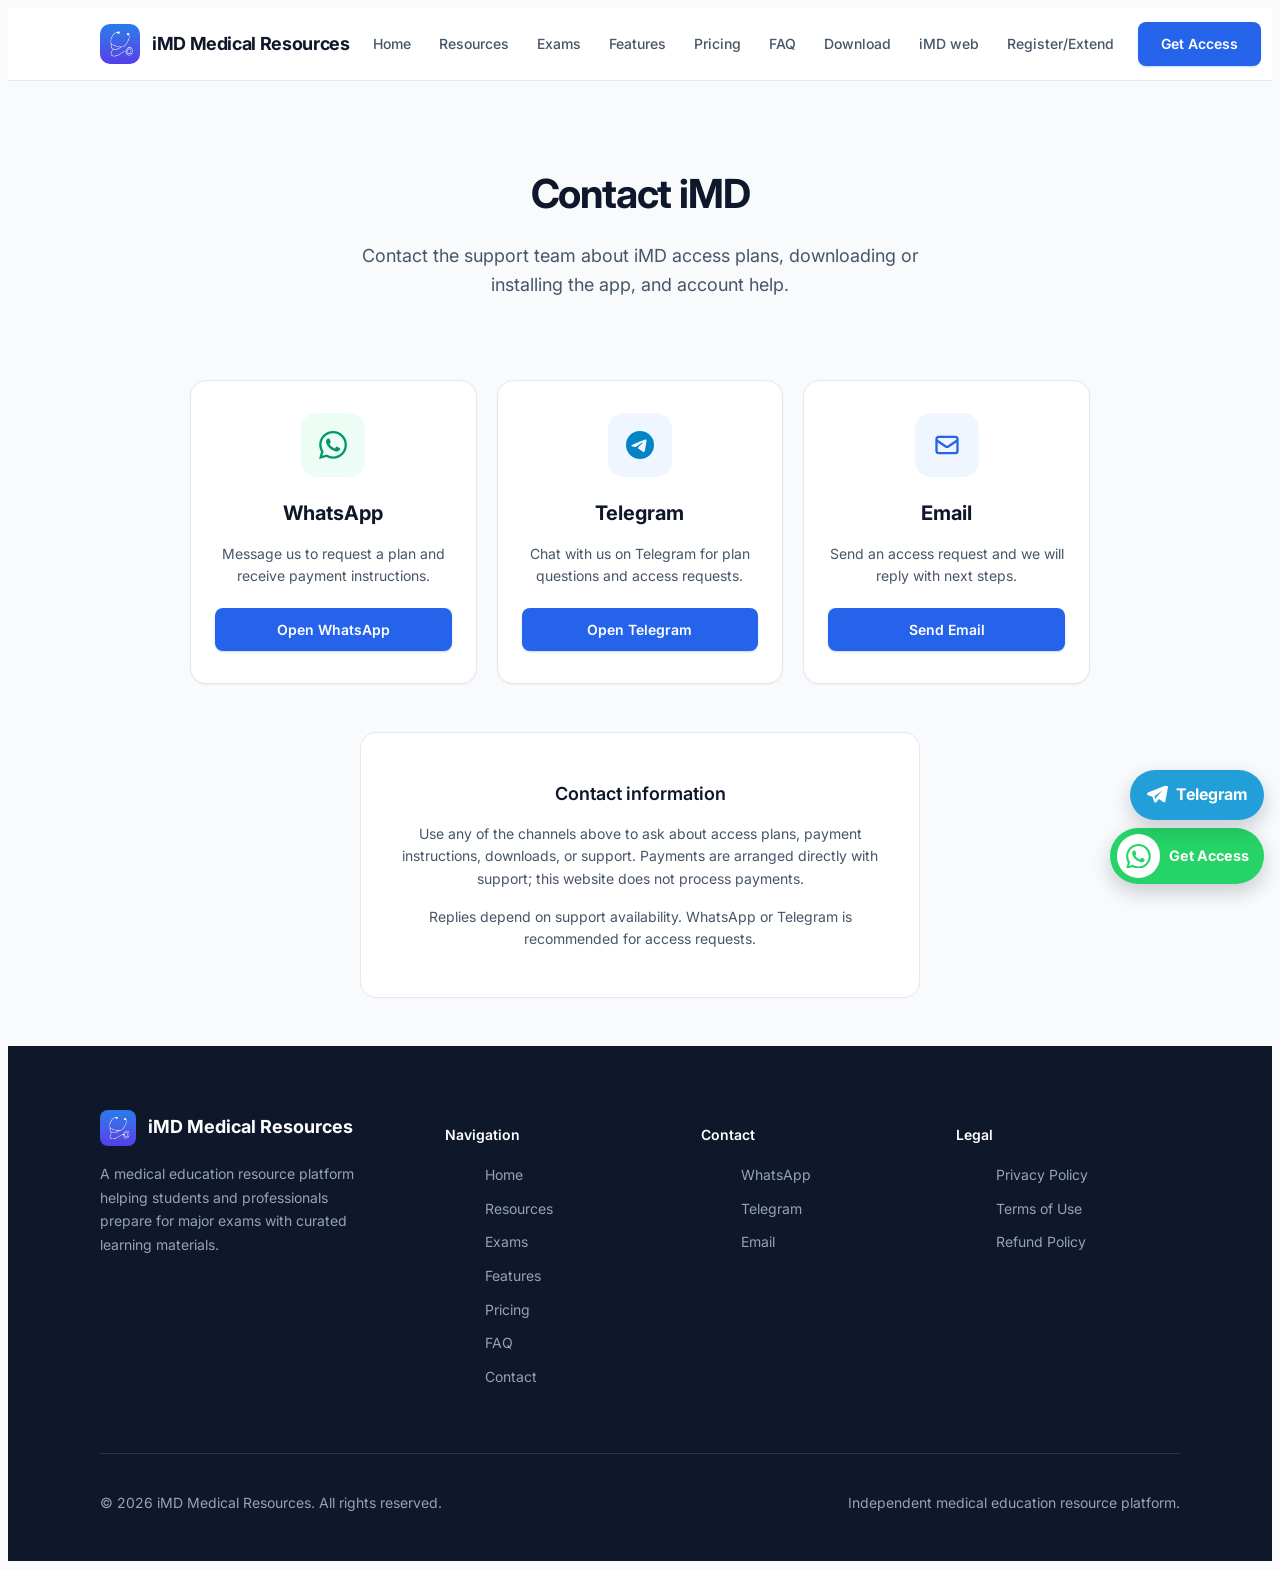
==== commit 2eb74f10: "Improve SEO and replace policy placeholders" ====
--- a/contact.html
+++ b/contact.html
@@ -3,14 +3,13 @@
 <head>
   <meta charset="UTF-8">
   <meta name="viewport" content="width=device-width, initial-scale=1.0">
-  <title>Contact iMD | Official iMD Website Support</title>
-  <meta name="description" content="Contact the iMD official site via WhatsApp, Telegram or email for iMD subscription, access, download help and support.">
-  <meta name="keywords" content="iMD, Imd, iMD website, iMD medical resources, How to download iMD, iMD subscription, iMD extension, iMD official site, iMD log in, iMD app, iMD UWorld, How to install iMD, medical exam resources, USMLE, PLAB">
+  <title>Contact iMD Support | WhatsApp, Telegram &amp; Email</title>
+  <meta name="description" content="Contact iMD support through WhatsApp, Telegram, or email about subscriptions, setup, or access.">
   <meta name="robots" content="index, follow">
-  <meta property="og:title" content="Contact iMD | Official iMD Website Support">
-  <meta property="og:description" content="Get in touch with iMD Medical Resources for access and support.">
+  <meta property="og:title" content="Contact iMD Support | WhatsApp, Telegram &amp; Email">
+  <meta property="og:description" content="Contact iMD support through WhatsApp, Telegram, or email about subscriptions, setup, or access.">
   <meta property="og:type" content="website">
-  <meta property="og:image" content="images/logo.png">
+  <meta property="og:image" content="https://www.imdapp.org/images/logo.png">
   <link rel="icon" href="images/logo.png" type="image/png">
   <link rel="preconnect" href="https://fonts.googleapis.com">
   <link rel="preconnect" href="https://fonts.gstatic.com" crossorigin>
@@ -25,19 +24,25 @@
       } catch (e) {}
     })();
   </script>
+  <link rel="canonical" href="https://www.imdapp.org/contact.html">
+  <meta property="og:url" content="https://www.imdapp.org/contact.html">
+  <meta name="twitter:card" content="summary">
+  <meta name="twitter:title" content="Contact iMD Support | WhatsApp, Telegram &amp; Email">
+  <meta name="twitter:description" content="Contact iMD support through WhatsApp, Telegram, or email about subscriptions, setup, or access.">
+  <meta name="twitter:image" content="https://www.imdapp.org/images/logo.png">
 </head>
 <body>
   <a class="skip-link" href="#main">Skip to content</a>
 
   <header class="site-header">
     <div class="container nav">
-      <a class="nav__brand" href="index.html">
+      <a class="nav__brand" href="/">
         <img class="nav__logo" src="images/logo.png" width="40" height="40" alt="iMD Medical Resources logo">
         <span data-brand>iMD Medical Resources</span>
       </a>
       <div class="nav__backdrop"></div>
       <nav id="primary-menu" class="nav__menu" aria-label="Primary">
-        <a class="nav__link" href="index.html">Home</a>
+        <a class="nav__link" href="/">Home</a>
         <a class="nav__link" href="resources.html">Resources</a>
         <a class="nav__link" href="exams.html">Exams</a>
         <a class="nav__link" href="features.html">Features</a>
@@ -61,7 +66,7 @@
     <section class="page-hero">
       <div class="container">
         <h1 class="page-hero__title">Contact iMD</h1>
-        <p class="page-hero__text">Reach the iMD official site team for iMD subscription, download help, install guidance, or iMD log in support.</p>
+        <p class="page-hero__text">Contact the support team about iMD access plans, downloading or installing the app, and account help.</p>
       </div>
     </section>
 
@@ -98,8 +103,8 @@
 
         <div class="contact-info">
           <h2 class="contact-info__title">Contact information</h2>
-          <p class="contact-info__text">Update your WhatsApp number, Telegram username, and email in <code>js/main.js</code> (<code>SITE_CONFIG</code>). Until then, buttons use placeholder values.</p>
-          <p class="contact-info__text" style="margin-top:1rem;">Typical response: during your usual availability hours. For fastest replies, WhatsApp or Telegram is recommended.</p>
+          <p class="contact-info__text">Use any of the channels above to ask about access plans, payment instructions, downloads, or support. Payments are arranged directly with support; this website does not process payments.</p>
+          <p class="contact-info__text" style="margin-top:1rem;">Replies depend on support availability. WhatsApp or Telegram is recommended for access requests.</p>
         </div>
       </div>
     </section>
@@ -109,8 +114,8 @@
     <div class="container">
       <div class="footer__grid">
         <div>
-          <a class="footer__brand" href="index.html">
-            <img class="footer__logo" src="images/logo.png" width="36" height="36" alt="">
+          <a class="footer__brand" href="/">
+            <img class="footer__logo" src="images/logo.png" width="36" height="36" loading="lazy" decoding="async" alt="">
             <span data-brand>iMD Medical Resources</span>
           </a>
           <p class="footer__desc">A medical education resource platform helping students and professionals prepare for major exams with curated learning materials.</p>
@@ -118,7 +123,7 @@
         <div>
           <h3 class="footer__heading">Navigation</h3>
           <ul class="footer__links">
-            <li><a href="index.html">Home</a></li>
+            <li><a href="/">Home</a></li>
             <li><a href="resources.html">Resources</a></li>
             <li><a href="exams.html">Exams</a></li>
             <li><a href="features.html">Features</a></li>
--- a/css/style.css
+++ b/css/style.css
@@ -57,6 +57,125 @@
   --transition: 0.2s ease;
 }
 
+/* Keep padded containers and controls inside the viewport on every screen. */
+*,
+*::before,
+*::after {
+  box-sizing: border-box;
+}
+
+/* iMD utility pages */
+.eyebrow { margin: 0 0 .6rem; color: var(--color-primary); font-size: var(--fs-sm); font-weight: 700; letter-spacing: .08em; text-transform: uppercase; }
+.section-heading { max-width: 700px; margin-bottom: 2rem; }
+.section-heading h2 { margin: 0 0 .75rem; }
+.download-grid { display: grid; grid-template-columns: repeat(4, minmax(0, 1fr)); gap: 1.25rem; }
+.download-card { display: flex; flex-direction: column; align-items: flex-start; gap: .8rem; }
+.download-card h2 { margin: 0; font-size: 1.25rem; }
+.download-card p { flex: 1; margin: 0; }
+.steps-grid { display: grid; grid-template-columns: repeat(3, minmax(0, 1fr)); gap: 1.25rem; }
+.download-steps { margin: 0; padding: 0; list-style: none; }
+.step-card { padding: 1.5rem; border: 1px solid var(--color-border); border-radius: 1rem; background: var(--color-white); }
+.step-card > span { color: var(--color-primary); font-weight: 800; }
+.step-card h3 { margin: .75rem 0 .5rem; }
+.step-card p { margin: 0; }
+.cta-panel { display: flex; align-items: center; justify-content: space-between; gap: 2rem; padding: 2rem; border: 1px solid var(--color-border); border-radius: 1.25rem; background: var(--color-primary-light); }
+.cta-panel h2 { margin: 0 0 .5rem; }
+.cta-panel p { margin: 0; max-width: 650px; }
+.cta-panel__actions { display: flex; flex-wrap: wrap; gap: .75rem; }
+.login-card { max-width: 680px; margin: 0 auto; padding: clamp(1.5rem, 4vw, 3rem); }
+.login-card h2 { margin-top: 0; }
+@media (max-width: 980px) { .download-grid { grid-template-columns: repeat(2, minmax(0, 1fr)); } }
+@media (max-width: 640px) { .download-grid, .steps-grid { grid-template-columns: 1fr; } .cta-panel { align-items: flex-start; flex-direction: column; } }
+
+/* Persistent WhatsApp contact */
+.whatsapp-float {
+  position: fixed;
+  right: clamp(1rem, 3vw, 1.5rem);
+  bottom: calc(1rem + env(safe-area-inset-bottom));
+  z-index: 150;
+  width: 3.5rem;
+  height: 3.5rem;
+  display: inline-flex;
+  align-items: center;
+  justify-content: center;
+  border-radius: 50%;
+  background: #25D366;
+  color: #fff;
+  box-shadow: 0 0.5rem 1.25rem rgba(15, 23, 42, .2);
+  transition: transform .2s ease, box-shadow .2s ease, background .2s ease;
+}
+.whatsapp-float svg { width: 1.9rem; height: 1.9rem; fill: currentColor; }
+.whatsapp-float:hover, .whatsapp-float:focus-visible { color: #fff; background: #1ebe5d; transform: translateY(-2px); box-shadow: 0 .75rem 1.5rem rgba(15, 23, 42, .25); }
+.whatsapp-float:focus-visible { outline: 3px solid #93c5fd; outline-offset: 3px; }
+body { overflow-x: hidden; }
+
+@media (max-width: 768px) {
+  .btn {
+    min-width: 0;
+    white-space: normal;
+    text-align: center;
+  }
+
+  .btn-group,
+  .cta-panel__actions {
+    width: 100%;
+    flex-direction: column;
+    align-items: stretch;
+  }
+
+  .btn-group .btn,
+  .cta-panel__actions .btn,
+  .download-card .btn {
+    width: 100%;
+    min-height: 48px;
+  }
+
+  .cta-band .btn-group {
+    justify-content: stretch;
+  }
+
+  .modal__option > span:last-child {
+    min-width: 0;
+    overflow-wrap: anywhere;
+  }
+
+  .pricing-card .btn--full {
+    width: 100%;
+  }
+
+  .site-footer {
+    padding-bottom: calc(var(--space-6) + 4.5rem + env(safe-area-inset-bottom));
+  }
+
+  .whatsapp-float {
+    right: 1rem;
+    bottom: calc(1rem + env(safe-area-inset-bottom));
+    width: 3.25rem;
+    height: 3.25rem;
+  }
+}
+
+@media (max-width: 380px) {
+  .container {
+    padding-left: .75rem;
+    padding-right: .75rem;
+  }
+
+  .cta-band {
+    padding-left: 1rem;
+    padding-right: 1rem;
+  }
+
+  .footer__brand {
+    min-width: 0;
+  }
+
+  .footer__brand span {
+    min-width: 0;
+    overflow-wrap: anywhere;
+  }
+}
+
 /* Night / dark view */
 [data-theme="dark"] {
   --color-bg: #0B1220;
@@ -409,6 +528,11 @@
   transition: color var(--transition), background var(--transition);
 }
 
+.nav__link--login {
+  flex-shrink: 0;
+  white-space: nowrap;
+}
+
 .nav__link:hover,
 .nav__link.is-active {
   color: var(--color-primary);
@@ -1117,6 +1241,8 @@
   border-radius: var(--radius-md);
   overflow: hidden;
 }
+
+.faq-item__heading { margin: 0; }
 
 .faq-item__question {
   width: 100%;
@@ -2018,3 +2144,150 @@
     max-height: 280px;
   }
 }
+
+/* Premium WhatsApp support widget animation */
+.whatsapp-float {
+  width: auto;
+  min-width: 0;
+  height: 3.5rem;
+  padding: .35rem .95rem .35rem .4rem;
+  gap: .55rem;
+  overflow: visible;
+  isolation: isolate;
+  white-space: nowrap;
+  background: #25D366;
+  box-shadow: 0 .5rem 1.25rem rgba(15, 23, 42, .2), 0 0 0 rgba(37, 211, 102, 0);
+  animation: whatsapp-button-glow 3.2s ease-in-out infinite;
+}
+
+.whatsapp-float::before,
+.whatsapp-float::after,
+.whatsapp-ripple {
+  content: "";
+  position: absolute;
+  z-index: -1;
+  pointer-events: none;
+  inset: -5px;
+  border: 2px solid rgba(37, 211, 102, .5);
+  border-radius: 999px;
+  opacity: 0;
+  transform: scale(.96);
+  animation: whatsapp-ripple 3.2s cubic-bezier(.2, .65, .35, 1) infinite;
+}
+
+.whatsapp-float::after { animation-delay: 1.6s; }
+.whatsapp-float::after,
+.whatsapp-ripple--one { display: none; }
+.whatsapp-ripple--two { animation-delay: 1.06s; }
+.whatsapp-ripple--three { animation-delay: 2.12s; }
+
+.whatsapp-icon {
+  position: relative;
+  z-index: 1;
+  width: 2.7rem;
+  height: 2.7rem;
+  display: inline-flex;
+  align-items: center;
+  justify-content: center;
+  flex: 0 0 2.7rem;
+  border-radius: 50%;
+  background: #fff;
+  color: #25D366;
+}
+
+.whatsapp-icon svg { width: 1.55rem; height: 1.55rem; transform: translate(0, 0); transform-origin: center; }
+.whatsapp-icon { line-height: 0; }
+.whatsapp-icon svg { display: block; }
+.whatsapp-label { position: relative; z-index: 1; color: #fff; font-size: .9rem; font-weight: 700; }
+
+.whatsapp-float:hover,
+.whatsapp-float:focus-visible {
+  background: #1ebe5d;
+  transform: scale(1.04);
+  box-shadow: 0 .75rem 1.5rem rgba(15, 23, 42, .25), 0 0 1.25rem rgba(37, 211, 102, .45);
+  animation-play-state: paused;
+}
+
+.whatsapp-float:hover::before,
+.whatsapp-float:hover::after,
+.whatsapp-float:hover .whatsapp-ripple,
+.whatsapp-float:focus-visible::before,
+.whatsapp-float:focus-visible::after,
+.whatsapp-float:focus-visible .whatsapp-ripple { animation-play-state: paused; opacity: .2; }
+
+@keyframes whatsapp-ripple {
+  0% { opacity: 0; transform: scale(.96); box-shadow: 0 0 0 0 rgba(37, 211, 102, .38); }
+  12% { opacity: .55; }
+  70% { opacity: .16; box-shadow: 0 0 1.25rem .2rem rgba(37, 211, 102, .16); }
+  100% { opacity: 0; transform: scale(1.75); box-shadow: 0 0 2rem .6rem rgba(37, 211, 102, 0); }
+}
+
+@keyframes whatsapp-button-glow {
+  0%, 72%, 100% { box-shadow: 0 .5rem 1.25rem rgba(15, 23, 42, .2), 0 0 0 rgba(37, 211, 102, 0); }
+  82% { box-shadow: 0 .65rem 1.4rem rgba(15, 23, 42, .22), 0 0 .9rem rgba(37, 211, 102, .4); }
+}
+
+@media (max-width: 768px) {
+  .whatsapp-float { right: 1rem; bottom: calc(1rem + env(safe-area-inset-bottom)); height: 3.25rem; padding-right: .8rem; }
+  .whatsapp-icon { width: 2.45rem; height: 2.45rem; flex-basis: 2.45rem; }
+  .whatsapp-label { font-size: .82rem; }
+}
+
+@media (min-width: 769px) {
+  .whatsapp-float { right: 2rem; bottom: calc(2rem + env(safe-area-inset-bottom)); }
+}
+
+@media (max-width: 380px) {
+  .whatsapp-float { right: .75rem; bottom: calc(.75rem + env(safe-area-inset-bottom)); height: 3rem; padding-right: .7rem; gap: .4rem; }
+  .whatsapp-icon { width: 2.25rem; height: 2.25rem; flex-basis: 2.25rem; }
+  .whatsapp-icon svg { width: 1.3rem; height: 1.3rem; }
+  .whatsapp-label { font-size: .76rem; }
+}
+
+@media (prefers-reduced-motion: reduce) {
+  .whatsapp-float,
+  .whatsapp-float::before,
+  .whatsapp-float::after,
+  .whatsapp-float .whatsapp-ripple { animation: none; }
+  .whatsapp-float::before,
+  .whatsapp-float::after,
+  .whatsapp-float .whatsapp-ripple { display: none; }
+  .whatsapp-float { transition: background .2s ease, box-shadow .2s ease; }
+}
+
+@media (min-width: 769px) and (max-width: 1200px) {
+  .nav { gap: .25rem; }
+  .nav__brand { gap: .5rem; font-size: .95rem; }
+  .nav__menu { gap: 0; }
+  .nav__link { padding-left: .5rem; padding-right: .5rem; }
+  .nav__cta { margin-left: .25rem; padding-left: .9rem; padding-right: .9rem; }
+}
+
+.telegram-float {
+  position: fixed;
+  right: clamp(1rem, 3vw, 1.5rem);
+  bottom: calc(5.25rem + env(safe-area-inset-bottom));
+  z-index: 150;
+  display: inline-flex;
+  align-items: center;
+  gap: .55rem;
+  padding: .7rem 1rem;
+  border-radius: 999px;
+  background: #229ed9;
+  color: #fff;
+  font-weight: 700;
+  text-decoration: none;
+  box-shadow: 0 .5rem 1.25rem rgba(15, 23, 42, .2);
+  transition: transform .2s ease, box-shadow .2s ease, background .2s ease;
+}
+.telegram-float svg { width: 1.4rem; height: 1.4rem; fill: currentColor; }
+.telegram-float:hover, .telegram-float:focus-visible {
+  background: #168ac4;
+  color: #fff;
+  transform: translateY(-2px);
+  box-shadow: 0 .75rem 1.5rem rgba(15, 23, 42, .25);
+}
+.telegram-float:focus-visible { outline: 3px solid #93c5fd; outline-offset: 3px; }
+@media (max-width: 768px) {
+  .telegram-float { right: 1rem; bottom: calc(4.75rem + env(safe-area-inset-bottom)); padding: .6rem .85rem; }
+}
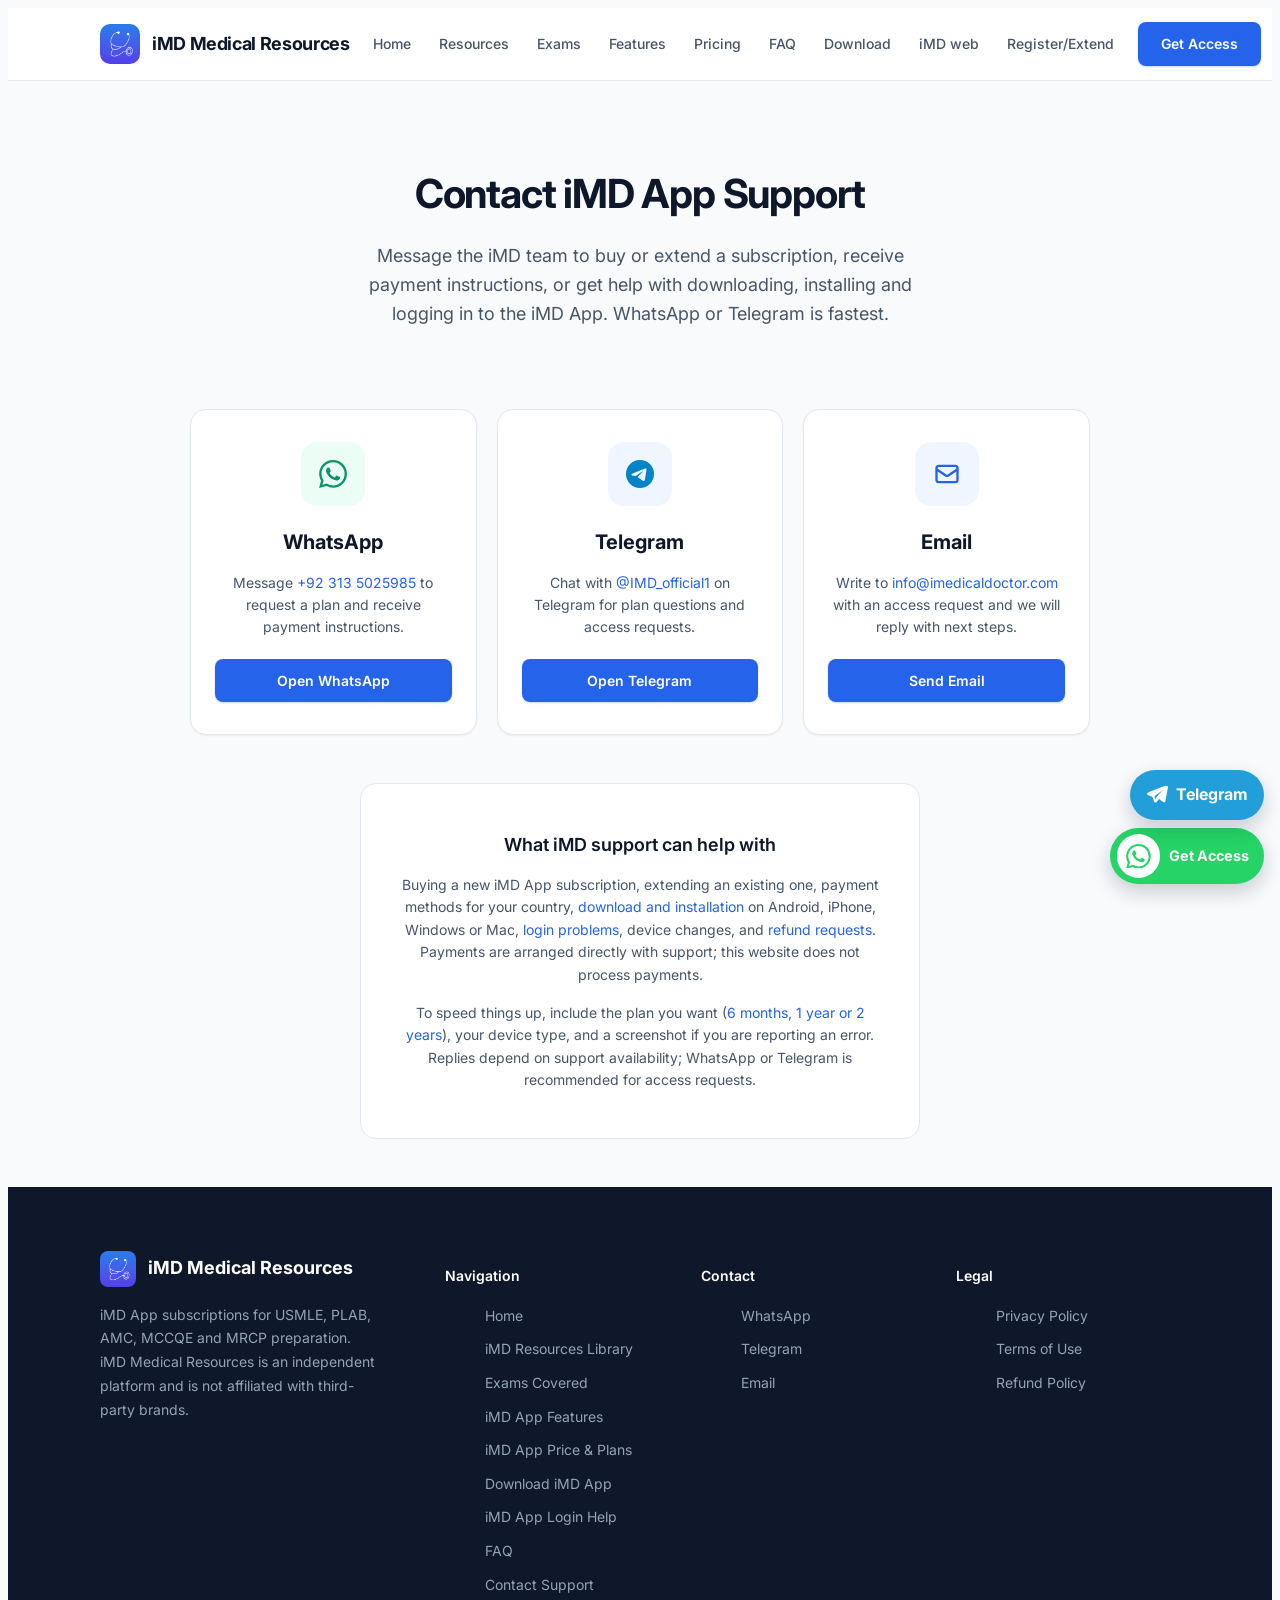
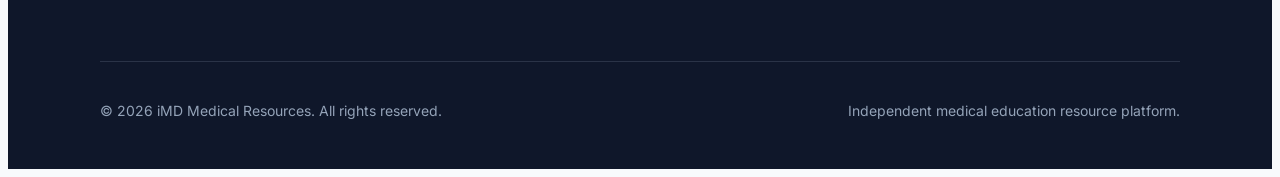
==== commit d65c8c6e: "Optimize SEO around iMD App search terms - Rewrite titles, descriptions and headings to target iMD A" ====
--- a/contact.html
+++ b/contact.html
@@ -3,13 +3,54 @@
 <head>
   <meta charset="UTF-8">
   <meta name="viewport" content="width=device-width, initial-scale=1.0">
-  <title>Contact iMD Support | WhatsApp, Telegram &amp; Email</title>
-  <meta name="description" content="Contact iMD support through WhatsApp, Telegram, or email about subscriptions, setup, or access.">
-  <meta name="robots" content="index, follow">
-  <meta property="og:title" content="Contact iMD Support | WhatsApp, Telegram &amp; Email">
-  <meta property="og:description" content="Contact iMD support through WhatsApp, Telegram, or email about subscriptions, setup, or access.">
+  <title>Contact iMD App Support | WhatsApp, Telegram &amp; Email Help</title>
+  <meta name="description" content="Contact iMD App support on WhatsApp (+92 313 5025985), Telegram (@IMD_official1) or email to buy or extend a subscription, get payment instructions, or fix installation and login problems.">
+  <meta name="robots" content="index, follow, max-image-preview:large">
+  <meta property="og:site_name" content="iMD App">
+  <meta property="og:title" content="Contact iMD App Support | WhatsApp, Telegram &amp; Email Help">
+  <meta property="og:description" content="Buy or extend an iMD subscription, get payment instructions, or fix installation and login problems. WhatsApp, Telegram and email support.">
   <meta property="og:type" content="website">
   <meta property="og:image" content="https://www.imdapp.org/images/logo.png">
+  <meta property="og:image:width" content="1024">
+  <meta property="og:image:height" content="1012">
+  <meta property="og:image:alt" content="iMD App logo">
+  <script type="application/ld+json">
+  {
+    "@context": "https://schema.org",
+    "@graph": [
+      {
+        "@type": "ContactPage",
+        "@id": "https://www.imdapp.org/contact.html",
+        "name": "Contact iMD App Support",
+        "url": "https://www.imdapp.org/contact.html",
+        "about": {
+          "@type": "Organization",
+          "@id": "https://www.imdapp.org/#organization",
+          "name": "iMD Medical Resources",
+          "alternateName": "iMD App",
+          "url": "https://www.imdapp.org/",
+          "email": "info@imedicaldoctor.com",
+          "telephone": "+923135025985",
+          "sameAs": ["https://t.me/IMD_official1"],
+          "contactPoint": {
+            "@type": "ContactPoint",
+            "contactType": "customer support",
+            "telephone": "+923135025985",
+            "email": "info@imedicaldoctor.com",
+            "availableLanguage": "en"
+          }
+        }
+      },
+      {
+        "@type": "BreadcrumbList",
+        "itemListElement": [
+          { "@type": "ListItem", "position": 1, "name": "Home", "item": "https://www.imdapp.org/" },
+          { "@type": "ListItem", "position": 2, "name": "Contact", "item": "https://www.imdapp.org/contact.html" }
+        ]
+      }
+    ]
+  }
+  </script>
   <link rel="icon" href="images/logo.png" type="image/png">
   <link rel="preconnect" href="https://fonts.googleapis.com">
   <link rel="preconnect" href="https://fonts.gstatic.com" crossorigin>
@@ -27,8 +68,8 @@
   <link rel="canonical" href="https://www.imdapp.org/contact.html">
   <meta property="og:url" content="https://www.imdapp.org/contact.html">
   <meta name="twitter:card" content="summary">
-  <meta name="twitter:title" content="Contact iMD Support | WhatsApp, Telegram &amp; Email">
-  <meta name="twitter:description" content="Contact iMD support through WhatsApp, Telegram, or email about subscriptions, setup, or access.">
+  <meta name="twitter:title" content="Contact iMD App Support | WhatsApp, Telegram &amp; Email Help">
+  <meta name="twitter:description" content="Buy or extend an iMD subscription, get payment instructions, or fix installation and login problems. WhatsApp, Telegram and email support.">
   <meta name="twitter:image" content="https://www.imdapp.org/images/logo.png">
 </head>
 <body>
@@ -65,8 +106,8 @@
   <main id="main">
     <section class="page-hero">
       <div class="container">
-        <h1 class="page-hero__title">Contact iMD</h1>
-        <p class="page-hero__text">Contact the support team about iMD access plans, downloading or installing the app, and account help.</p>
+        <h1 class="page-hero__title">Contact iMD App Support</h1>
+        <p class="page-hero__text">Message the iMD team to buy or extend a subscription, receive payment instructions, or get help with downloading, installing and logging in to the iMD App. WhatsApp or Telegram is fastest.</p>
       </div>
     </section>
 
@@ -78,7 +119,7 @@
               <svg viewBox="0 0 24 24" fill="currentColor" aria-hidden="true"><path d="M17.472 14.382c-.297-.149-1.758-.867-2.03-.967-.273-.099-.471-.148-.67.15-.197.297-.767.966-.94 1.164-.173.199-.347.223-.644.075-.297-.15-1.255-.463-2.39-1.475-.883-.788-1.48-1.761-1.653-2.059-.173-.297-.018-.458.13-.606.134-.133.298-.347.446-.52.149-.174.198-.298.298-.497.099-.198.05-.371-.025-.52-.075-.149-.669-1.612-.916-2.207-.242-.579-.487-.5-.669-.51-.173-.008-.371-.01-.57-.01-.198 0-.52.074-.792.372-.272.297-1.04 1.016-1.04 2.479 0 1.462 1.065 2.875 1.213 3.074.149.198 2.096 3.2 5.077 4.487.709.306 1.262.489 1.694.625.712.227 1.36.195 1.871.118.571-.085 1.758-.719 2.006-1.413.248-.694.248-1.289.173-1.413-.074-.124-.272-.198-.57-.347m-5.421 7.403h-.004a9.87 9.87 0 01-5.031-1.378l-.361-.214-3.741.982.998-3.648-.235-.374a9.86 9.86 0 01-1.51-5.26c.001-5.45 4.436-9.884 9.888-9.884 2.64 0 5.122 1.03 6.988 2.898a9.825 9.825 0 012.893 6.994c-.003 5.45-4.435 9.884-9.885 9.884m8.413-18.297A11.815 11.815 0 0012.05 0C5.495 0 .16 5.335.157 11.892c0 2.096.547 4.142 1.588 5.945L.057 24l6.305-1.654a11.882 11.882 0 005.683 1.448h.005c6.554 0 11.89-5.335 11.893-11.893a11.821 11.821 0 00-3.48-8.413z"/></svg>
             </div>
             <h2 class="contact-card__title">WhatsApp</h2>
-            <p class="contact-card__text">Message us to request a plan and receive payment instructions.</p>
+            <p class="contact-card__text">Message <a href="#" data-contact="whatsapp" target="_blank" rel="noopener noreferrer">+92 313 5025985</a> to request a plan and receive payment instructions.</p>
             <a class="btn btn--primary btn--full" href="#" data-contact="whatsapp" target="_blank" rel="noopener noreferrer">Open WhatsApp</a>
           </article>
 
@@ -87,7 +128,7 @@
               <svg viewBox="0 0 24 24" fill="currentColor" aria-hidden="true"><path d="M11.944 0A12 12 0 000 12a12 12 0 0012 12 12 12 0 0012-12A12 12 0 0012 0a12 12 0 00-.056 0zm4.962 7.224c.1-.002.321.023.465.14a.506.506 0 01.171.325c.016.093.036.306.02.472-.18 1.898-.962 6.502-1.36 8.627-.168.9-.499 1.201-.82 1.23-.696.065-1.225-.46-1.9-.902-1.056-.693-1.653-1.124-2.678-1.8-1.185-.78-.417-1.21.258-1.91.177-.184 3.247-2.977 3.307-3.23.007-.032.014-.15-.056-.212s-.174-.041-.249-.024c-.106.024-1.793 1.14-5.061 3.345-.48.33-.913.49-1.302.48-.428-.008-1.252-.241-1.865-.44-.752-.245-1.349-.374-1.297-.789.027-.216.325-.437.893-.663 3.498-1.524 5.83-2.529 6.998-3.014 3.332-1.386 4.025-1.627 4.476-1.635z"/></svg>
             </div>
             <h2 class="contact-card__title">Telegram</h2>
-            <p class="contact-card__text">Chat with us on Telegram for plan questions and access requests.</p>
+            <p class="contact-card__text">Chat with <a href="#" data-contact="telegram" target="_blank" rel="noopener noreferrer">@IMD_official1</a> on Telegram for plan questions and access requests.</p>
             <a class="btn btn--primary btn--full" href="#" data-contact="telegram" target="_blank" rel="noopener noreferrer">Open Telegram</a>
           </article>
 
@@ -96,15 +137,15 @@
               <svg viewBox="0 0 24 24" fill="none" stroke="currentColor" stroke-width="2" aria-hidden="true"><path d="M3 8l7.89 5.26a2 2 0 002.22 0L21 8M5 19h14a2 2 0 002-2V7a2 2 0 00-2-2H5a2 2 0 00-2 2v10a2 2 0 002 2z"/></svg>
             </div>
             <h2 class="contact-card__title">Email</h2>
-            <p class="contact-card__text">Send an access request and we will reply with next steps.</p>
+            <p class="contact-card__text">Write to <a href="#" data-contact="email">info@imedicaldoctor.com</a> with an access request and we will reply with next steps.</p>
             <a class="btn btn--primary btn--full" href="#" data-contact="email">Send Email</a>
           </article>
         </div>
 
         <div class="contact-info">
-          <h2 class="contact-info__title">Contact information</h2>
-          <p class="contact-info__text">Use any of the channels above to ask about access plans, payment instructions, downloads, or support. Payments are arranged directly with support; this website does not process payments.</p>
-          <p class="contact-info__text" style="margin-top:1rem;">Replies depend on support availability. WhatsApp or Telegram is recommended for access requests.</p>
+          <h2 class="contact-info__title">What iMD support can help with</h2>
+          <p class="contact-info__text">Buying a new iMD App subscription, extending an existing one, payment methods for your country, <a href="download.html">download and installation</a> on Android, iPhone, Windows or Mac, <a href="login.html">login problems</a>, device changes, and <a href="refund.html">refund requests</a>. Payments are arranged directly with support; this website does not process payments.</p>
+          <p class="contact-info__text" style="margin-top:1rem;">To speed things up, include the plan you want (<a href="pricing.html">6 months, 1 year or 2 years</a>), your device type, and a screenshot if you are reporting an error. Replies depend on support availability; WhatsApp or Telegram is recommended for access requests.</p>
         </div>
       </div>
     </section>
@@ -118,18 +159,20 @@
             <img class="footer__logo" src="images/logo.png" width="36" height="36" loading="lazy" decoding="async" alt="">
             <span data-brand>iMD Medical Resources</span>
           </a>
-          <p class="footer__desc">A medical education resource platform helping students and professionals prepare for major exams with curated learning materials.</p>
+          <p class="footer__desc">iMD App subscriptions for USMLE, PLAB, AMC, MCCQE and MRCP preparation. iMD Medical Resources is an independent platform and is not affiliated with third-party brands.</p>
         </div>
         <div>
           <h3 class="footer__heading">Navigation</h3>
           <ul class="footer__links">
             <li><a href="/">Home</a></li>
-            <li><a href="resources.html">Resources</a></li>
-            <li><a href="exams.html">Exams</a></li>
-            <li><a href="features.html">Features</a></li>
-            <li><a href="pricing.html">Pricing</a></li>
+            <li><a href="resources.html">iMD Resources Library</a></li>
+            <li><a href="exams.html">Exams Covered</a></li>
+            <li><a href="features.html">iMD App Features</a></li>
+            <li><a href="pricing.html">iMD App Price &amp; Plans</a></li>
+            <li><a href="download.html">Download iMD App</a></li>
+            <li><a href="login.html">iMD App Login Help</a></li>
             <li><a href="faq.html">FAQ</a></li>
-            <li><a href="contact.html">Contact</a></li>
+            <li><a href="contact.html">Contact Support</a></li>
           </ul>
         </div>
         <div>
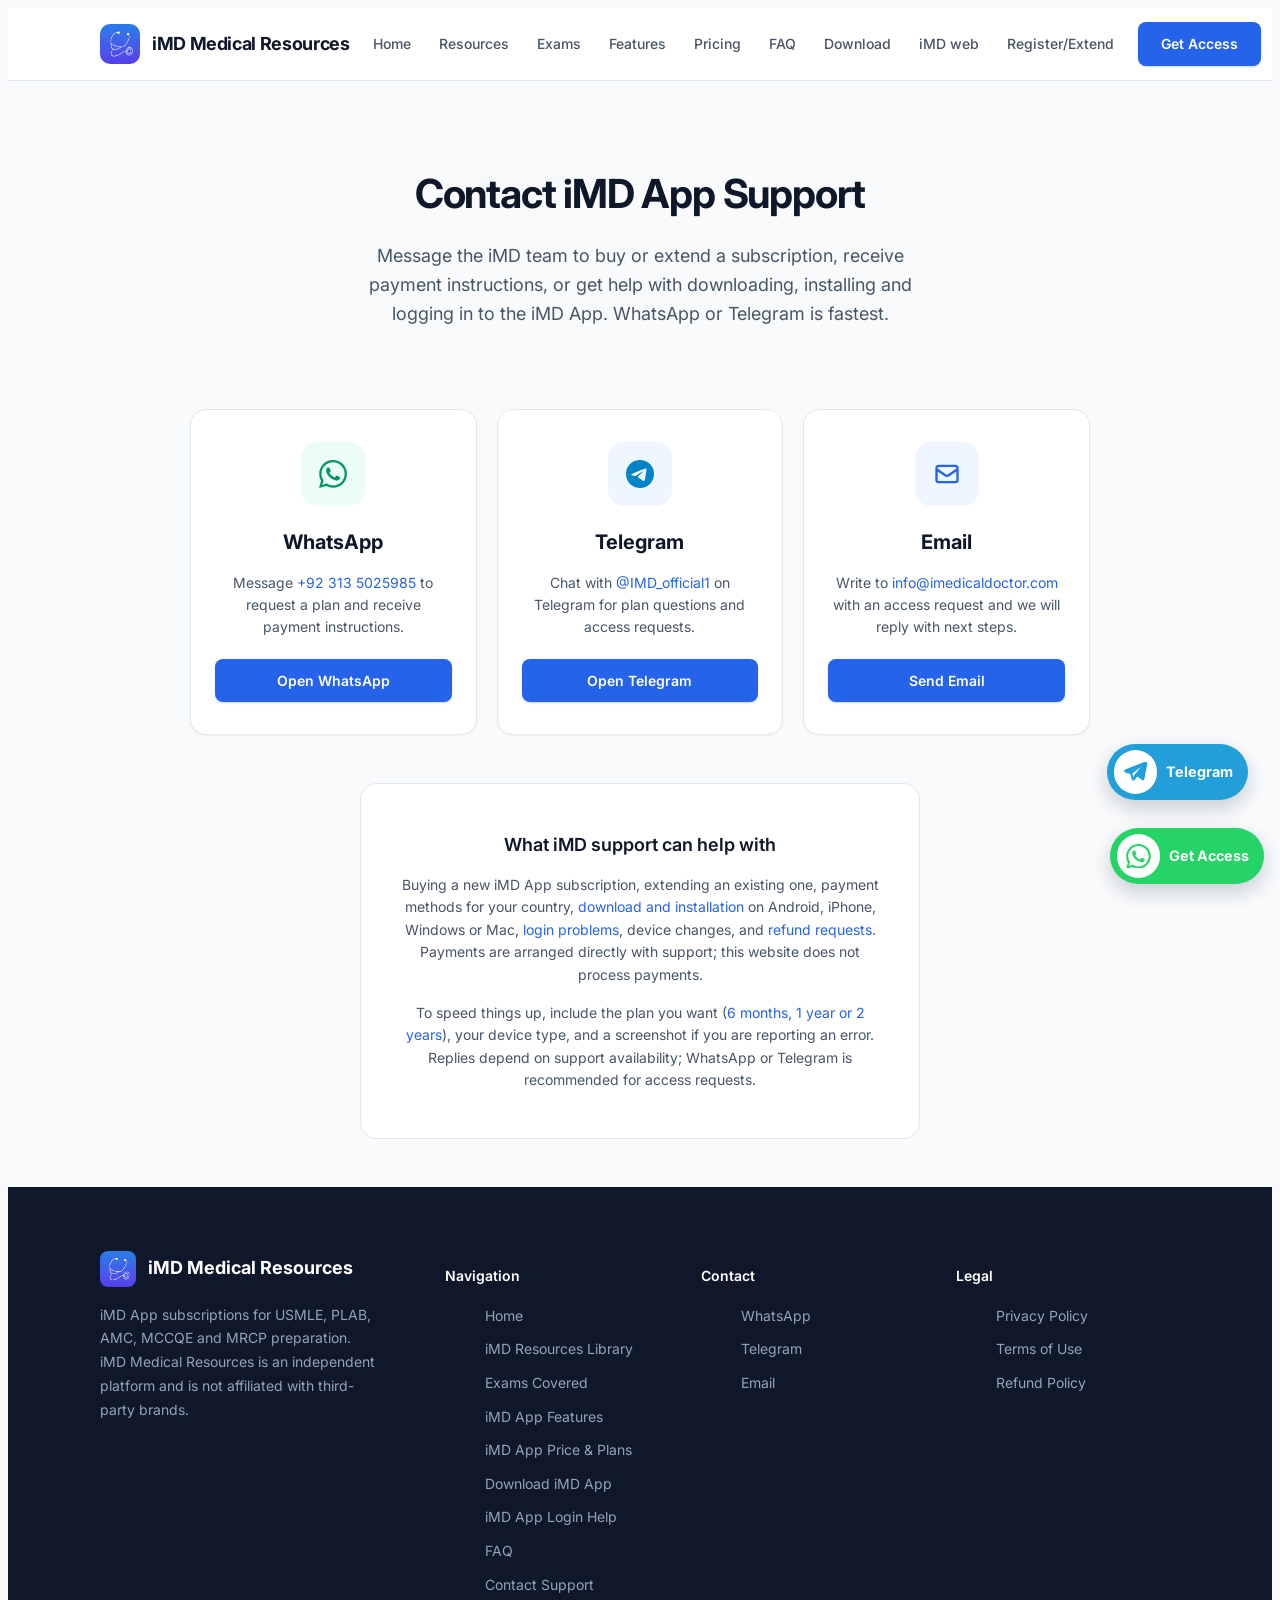
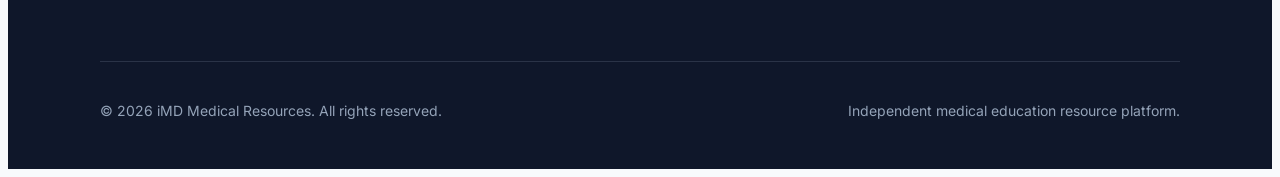
==== commit a312651a: "Animate Telegram button, shrink floating buttons on phones, version assets Co-authored-by: Cursor <c" ====
--- a/contact.html
+++ b/contact.html
@@ -55,7 +55,7 @@
   <link rel="preconnect" href="https://fonts.googleapis.com">
   <link rel="preconnect" href="https://fonts.gstatic.com" crossorigin>
   <link href="https://fonts.googleapis.com/css2?family=Inter:wght@400;500;600;700&display=swap" rel="stylesheet">
-  <link rel="stylesheet" href="css/style.css">
+  <link rel="stylesheet" href="css/style.css?v=20261013b">
   <script>
     (function () {
       try {
@@ -225,6 +225,6 @@
     </div>
   </div>
 
-  <script src="js/main.js"></script>
+  <script src="js/main.js?v=20261013b"></script>
 </body>
 </html>
--- a/css/style.css
+++ b/css/style.css
@@ -2228,9 +2228,10 @@
 }
 
 @media (max-width: 768px) {
-  .whatsapp-float { right: 1rem; bottom: calc(1rem + env(safe-area-inset-bottom)); height: 3.25rem; padding-right: .8rem; }
-  .whatsapp-icon { width: 2.45rem; height: 2.45rem; flex-basis: 2.45rem; }
-  .whatsapp-label { font-size: .82rem; }
+  .whatsapp-float { right: 1rem; bottom: calc(1rem + env(safe-area-inset-bottom)); height: 2.65rem; padding: .22rem .7rem .22rem .28rem; gap: .35rem; }
+  .whatsapp-icon { width: 2.05rem; height: 2.05rem; flex-basis: 2.05rem; }
+  .whatsapp-icon svg { width: 1.15rem; height: 1.15rem; }
+  .whatsapp-label { font-size: .72rem; }
 }
 
 @media (min-width: 769px) {
@@ -2238,21 +2239,29 @@
 }
 
 @media (max-width: 380px) {
-  .whatsapp-float { right: .75rem; bottom: calc(.75rem + env(safe-area-inset-bottom)); height: 3rem; padding-right: .7rem; gap: .4rem; }
-  .whatsapp-icon { width: 2.25rem; height: 2.25rem; flex-basis: 2.25rem; }
-  .whatsapp-icon svg { width: 1.3rem; height: 1.3rem; }
-  .whatsapp-label { font-size: .76rem; }
+  .whatsapp-float { right: .75rem; bottom: calc(.75rem + env(safe-area-inset-bottom)); height: 2.45rem; padding-right: .6rem; gap: .3rem; }
+  .whatsapp-icon { width: 1.9rem; height: 1.9rem; flex-basis: 1.9rem; }
+  .whatsapp-icon svg { width: 1.05rem; height: 1.05rem; }
+  .whatsapp-label { font-size: .68rem; }
 }
 
 @media (prefers-reduced-motion: reduce) {
   .whatsapp-float,
   .whatsapp-float::before,
   .whatsapp-float::after,
-  .whatsapp-float .whatsapp-ripple { animation: none; }
+  .whatsapp-float .whatsapp-ripple,
+  .telegram-float,
+  .telegram-float::before,
+  .telegram-float::after,
+  .telegram-float .telegram-ripple { animation: none; }
   .whatsapp-float::before,
   .whatsapp-float::after,
-  .whatsapp-float .whatsapp-ripple { display: none; }
-  .whatsapp-float { transition: background .2s ease, box-shadow .2s ease; }
+  .whatsapp-float .whatsapp-ripple,
+  .telegram-float::before,
+  .telegram-float::after,
+  .telegram-float .telegram-ripple { display: none; }
+  .whatsapp-float,
+  .telegram-float { transition: background .2s ease, box-shadow .2s ease; }
 }
 
 @media (min-width: 769px) and (max-width: 1200px) {
@@ -2270,24 +2279,104 @@
   z-index: 150;
   display: inline-flex;
   align-items: center;
+  width: auto;
+  min-width: 0;
+  height: 3.5rem;
+  padding: .35rem .95rem .35rem .4rem;
   gap: .55rem;
-  padding: .7rem 1rem;
   border-radius: 999px;
-  background: #229ed9;
+  background: #229ED9;
   color: #fff;
   font-weight: 700;
   text-decoration: none;
-  box-shadow: 0 .5rem 1.25rem rgba(15, 23, 42, .2);
+  overflow: visible;
+  isolation: isolate;
+  white-space: nowrap;
+  box-shadow: 0 .5rem 1.25rem rgba(15, 23, 42, .2), 0 0 0 rgba(34, 158, 217, 0);
+  animation: telegram-button-glow 3.2s ease-in-out infinite;
   transition: transform .2s ease, box-shadow .2s ease, background .2s ease;
 }
-.telegram-float svg { width: 1.4rem; height: 1.4rem; fill: currentColor; }
-.telegram-float:hover, .telegram-float:focus-visible {
-  background: #168ac4;
+
+.telegram-float::before,
+.telegram-float::after,
+.telegram-ripple {
+  content: "";
+  position: absolute;
+  z-index: -1;
+  pointer-events: none;
+  inset: -5px;
+  border: 2px solid rgba(34, 158, 217, .5);
+  border-radius: 999px;
+  opacity: 0;
+  transform: scale(.96);
+  animation: telegram-ripple 3.2s cubic-bezier(.2, .65, .35, 1) infinite;
+}
+
+.telegram-float::after { animation-delay: 1.6s; }
+.telegram-float::after,
+.telegram-ripple--one { display: none; }
+.telegram-ripple--two { animation-delay: 1.06s; }
+.telegram-ripple--three { animation-delay: 2.12s; }
+
+.telegram-icon {
+  position: relative;
+  z-index: 1;
+  width: 2.7rem;
+  height: 2.7rem;
+  display: inline-flex;
+  align-items: center;
+  justify-content: center;
+  flex: 0 0 2.7rem;
+  border-radius: 50%;
+  background: #fff;
+  color: #229ED9;
+  line-height: 0;
+}
+.telegram-icon svg { display: block; width: 1.55rem; height: 1.55rem; fill: currentColor; }
+.telegram-label { position: relative; z-index: 1; color: #fff; font-size: .9rem; font-weight: 700; }
+
+.telegram-float:hover,
+.telegram-float:focus-visible {
+  background: #168AC4;
   color: #fff;
-  transform: translateY(-2px);
-  box-shadow: 0 .75rem 1.5rem rgba(15, 23, 42, .25);
-}
+  transform: scale(1.04);
+  box-shadow: 0 .75rem 1.5rem rgba(15, 23, 42, .25), 0 0 1.25rem rgba(34, 158, 217, .45);
+  animation-play-state: paused;
+}
+.telegram-float:hover::before,
+.telegram-float:hover::after,
+.telegram-float:hover .telegram-ripple,
+.telegram-float:focus-visible::before,
+.telegram-float:focus-visible::after,
+.telegram-float:focus-visible .telegram-ripple { animation-play-state: paused; opacity: .2; }
 .telegram-float:focus-visible { outline: 3px solid #93c5fd; outline-offset: 3px; }
+
+@keyframes telegram-ripple {
+  0% { opacity: 0; transform: scale(.96); box-shadow: 0 0 0 0 rgba(34, 158, 217, .38); }
+  12% { opacity: .55; }
+  70% { opacity: .16; box-shadow: 0 0 1.25rem .2rem rgba(34, 158, 217, .16); }
+  100% { opacity: 0; transform: scale(1.75); box-shadow: 0 0 2rem .6rem rgba(34, 158, 217, 0); }
+}
+
+@keyframes telegram-button-glow {
+  0%, 72%, 100% { box-shadow: 0 .5rem 1.25rem rgba(15, 23, 42, .2), 0 0 0 rgba(34, 158, 217, 0); }
+  82% { box-shadow: 0 .65rem 1.4rem rgba(15, 23, 42, .22), 0 0 .9rem rgba(34, 158, 217, .4); }
+}
+
 @media (max-width: 768px) {
-  .telegram-float { right: 1rem; bottom: calc(4.75rem + env(safe-area-inset-bottom)); padding: .6rem .85rem; }
-}
+  .telegram-float { right: 1rem; bottom: calc(4.1rem + env(safe-area-inset-bottom)); height: 2.65rem; padding: .22rem .7rem .22rem .28rem; gap: .35rem; }
+  .telegram-icon { width: 2.05rem; height: 2.05rem; flex-basis: 2.05rem; }
+  .telegram-icon svg { width: 1.15rem; height: 1.15rem; }
+  .telegram-label { font-size: .72rem; }
+}
+
+@media (min-width: 769px) {
+  .telegram-float { right: 2rem; bottom: calc(6.25rem + env(safe-area-inset-bottom)); }
+}
+
+@media (max-width: 380px) {
+  .telegram-float { right: 1rem; bottom: calc(3.95rem + env(safe-area-inset-bottom)); height: 2.45rem; padding-right: .6rem; gap: .3rem; }
+  .telegram-icon { width: 1.9rem; height: 1.9rem; flex-basis: 1.9rem; }
+  .telegram-icon svg { width: 1.05rem; height: 1.05rem; }
+  .telegram-label { font-size: .68rem; }
+}
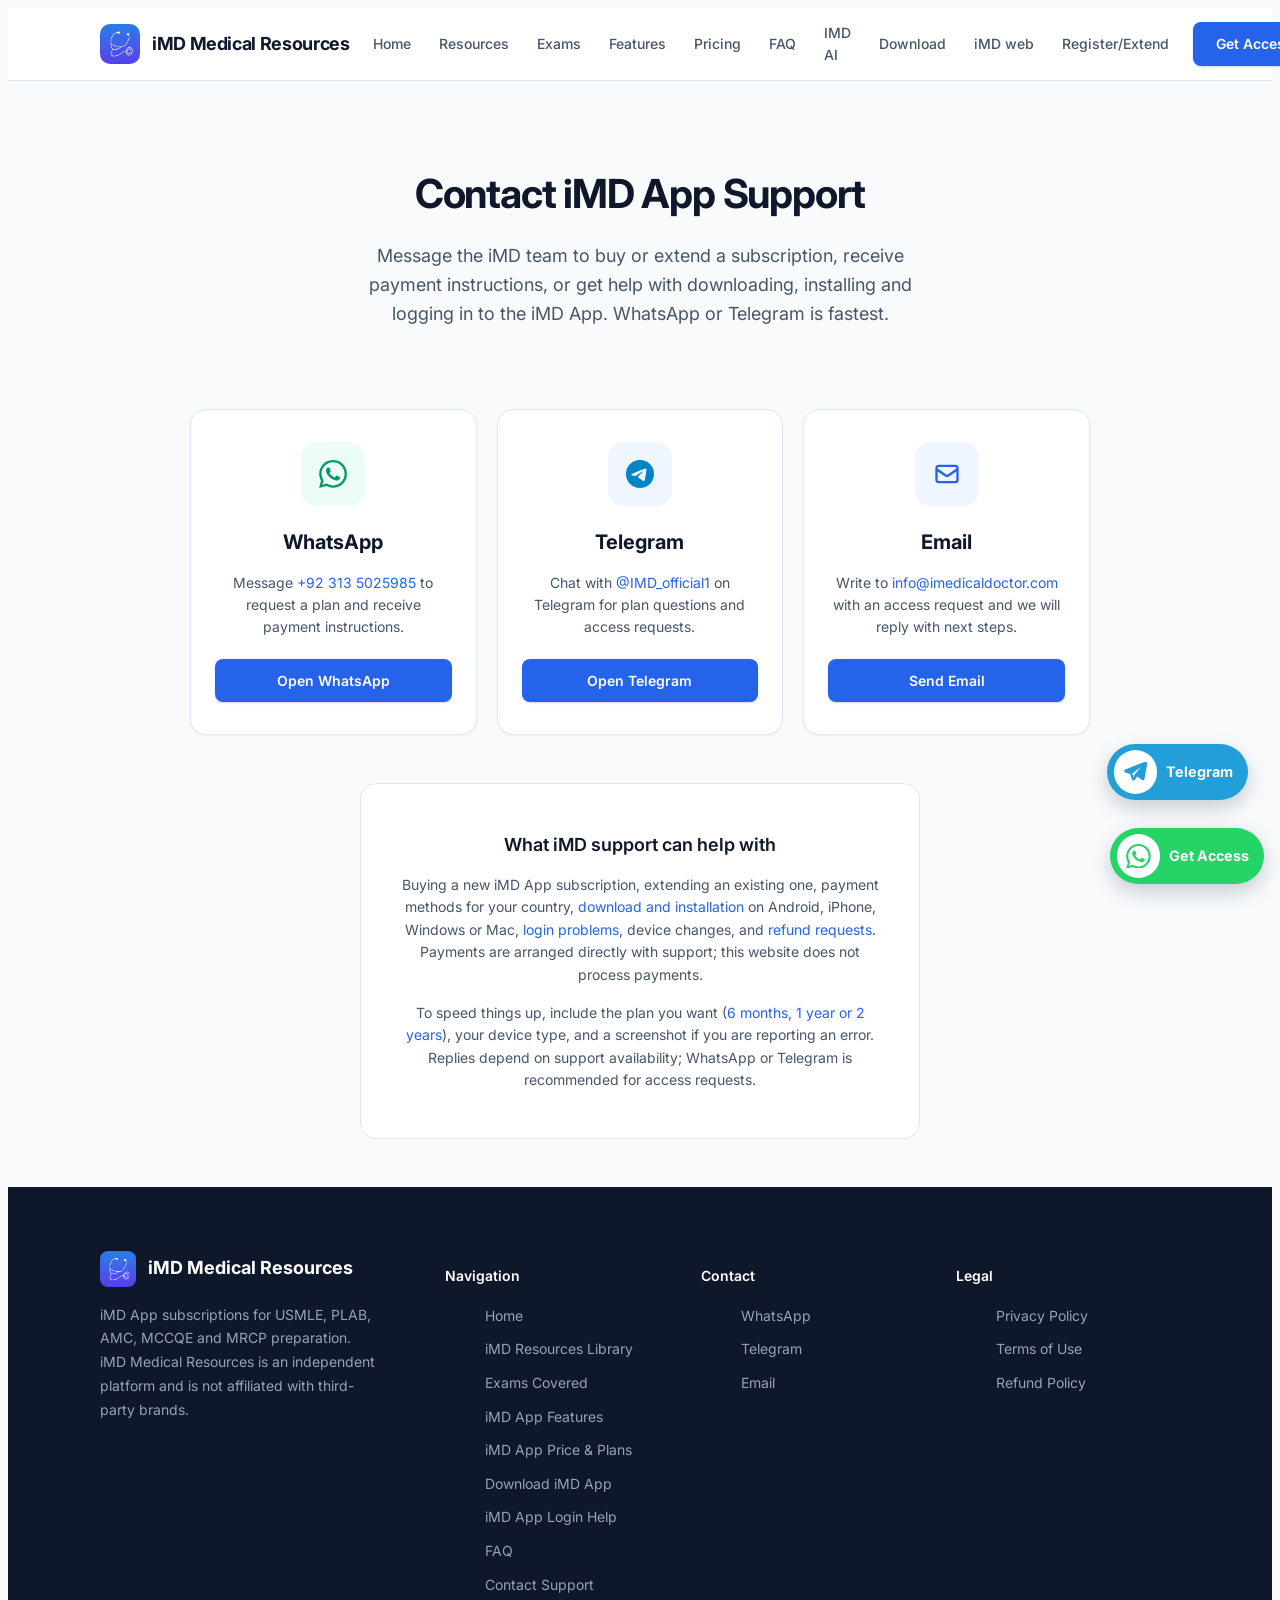
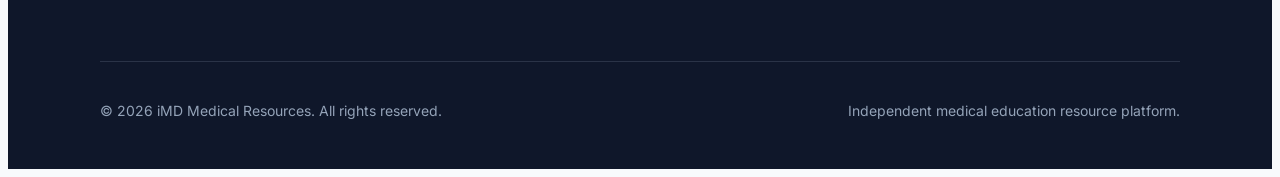
==== commit 1e5b47fd: "Add IMD AI link to the main navigation. Co-authored-by: Cursor <cursoragent@cursor.com>" ====
--- a/contact.html
+++ b/contact.html
@@ -51,7 +51,7 @@
     ]
   }
   </script>
-  <link rel="icon" href="images/logo.png" type="image/png">
+  <link rel="icon" href="images/favicon.png" type="image/png" sizes="512x512">
   <link rel="preconnect" href="https://fonts.googleapis.com">
   <link rel="preconnect" href="https://fonts.gstatic.com" crossorigin>
   <link href="https://fonts.googleapis.com/css2?family=Inter:wght@400;500;600;700&display=swap" rel="stylesheet">
@@ -89,6 +89,7 @@
         <a class="nav__link" href="features.html">Features</a>
         <a class="nav__link" href="pricing.html">Pricing</a>
         <a class="nav__link" href="faq.html">FAQ</a>
+        <a class="nav__link" href="https://imdai.imedicaldoctor.net/" target="_blank" rel="noopener noreferrer">IMD AI</a>
         <a class="nav__cta btn btn--primary" href="#" data-open-access>Get Access</a>
       </nav>
       <div class="nav__actions">
